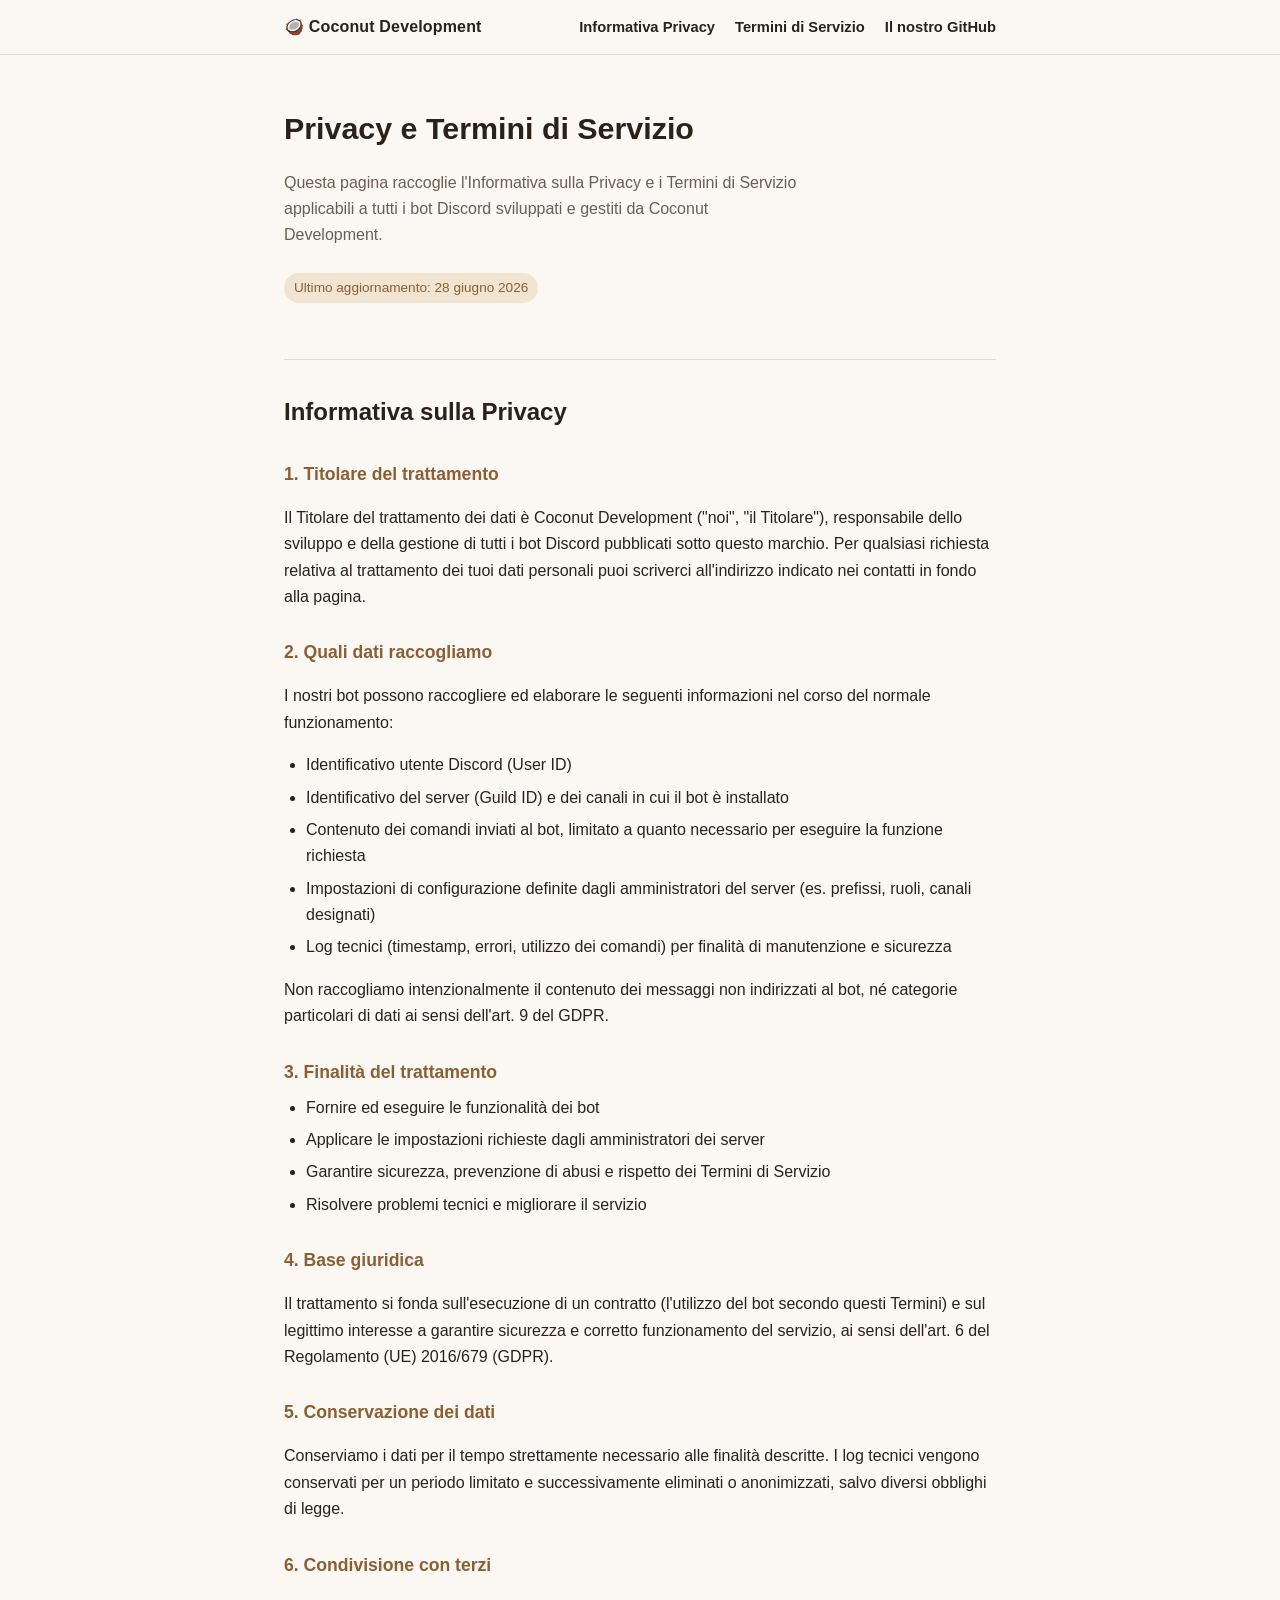
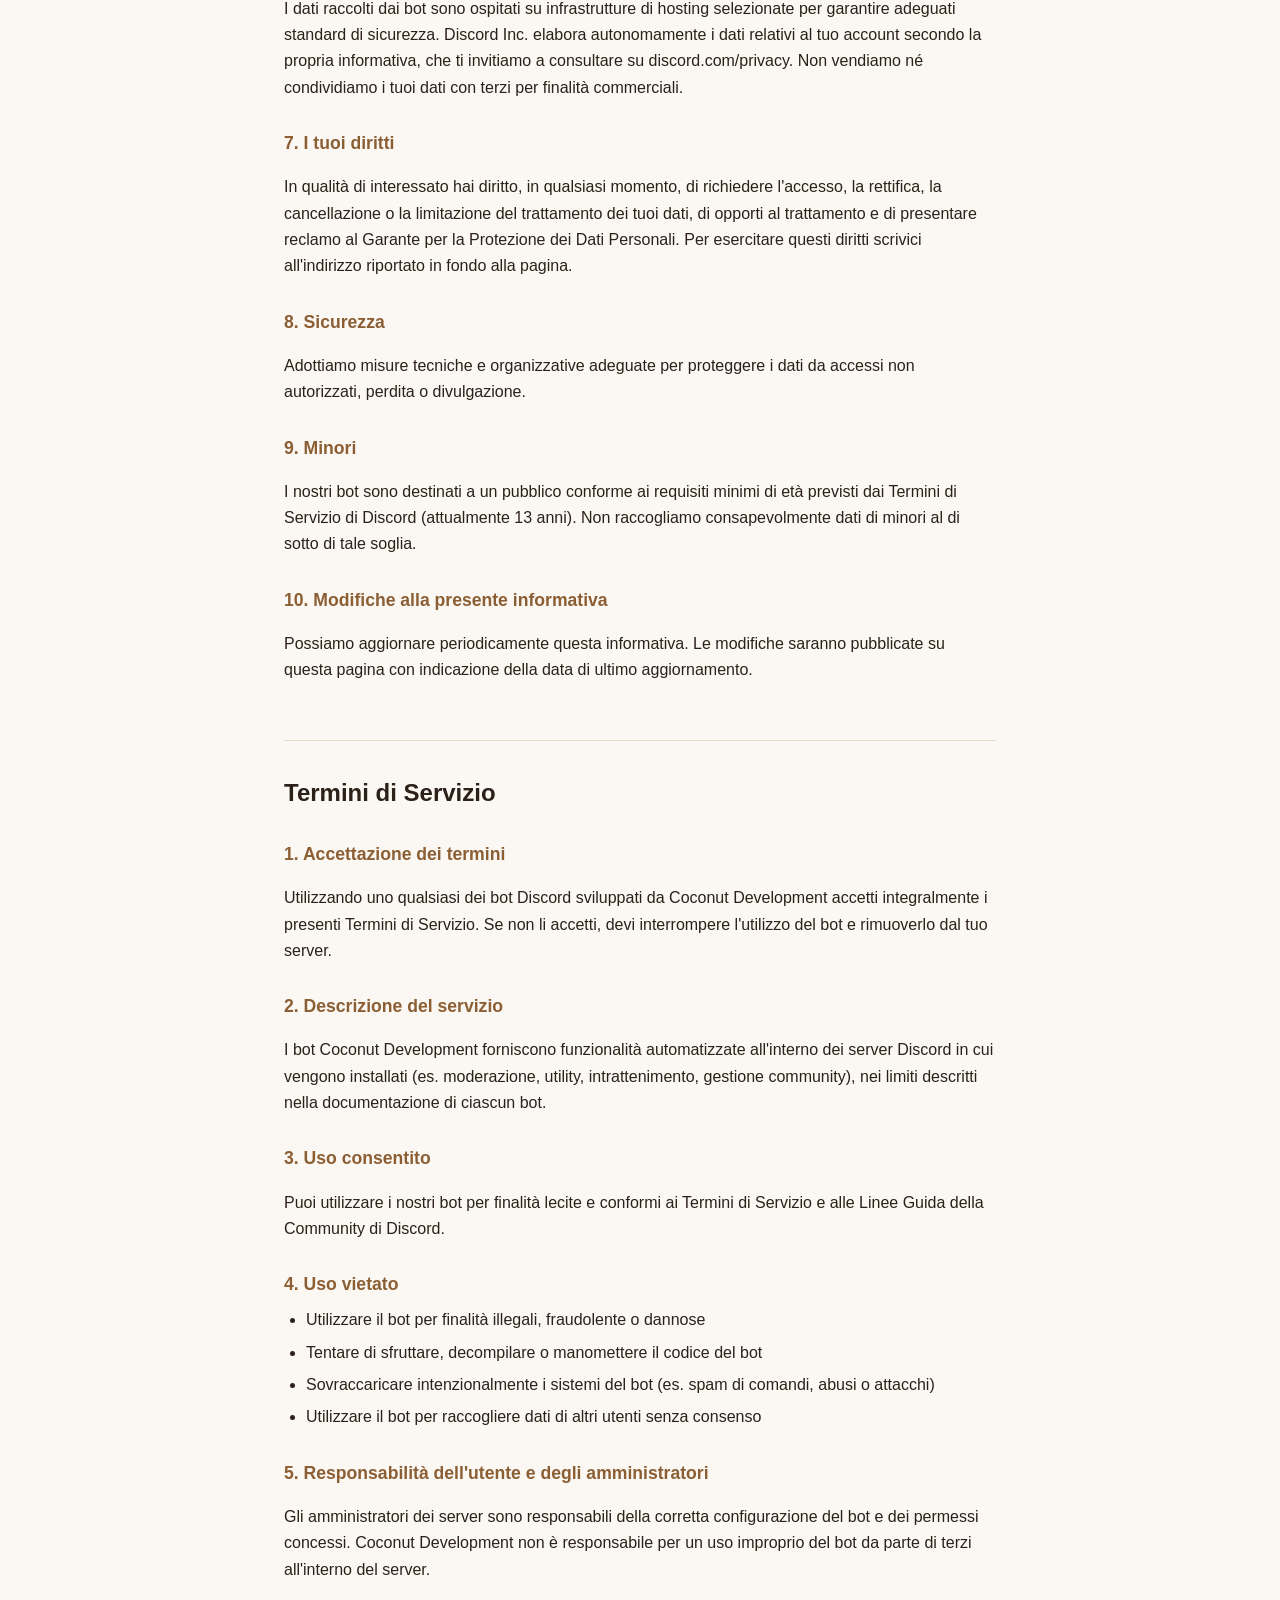
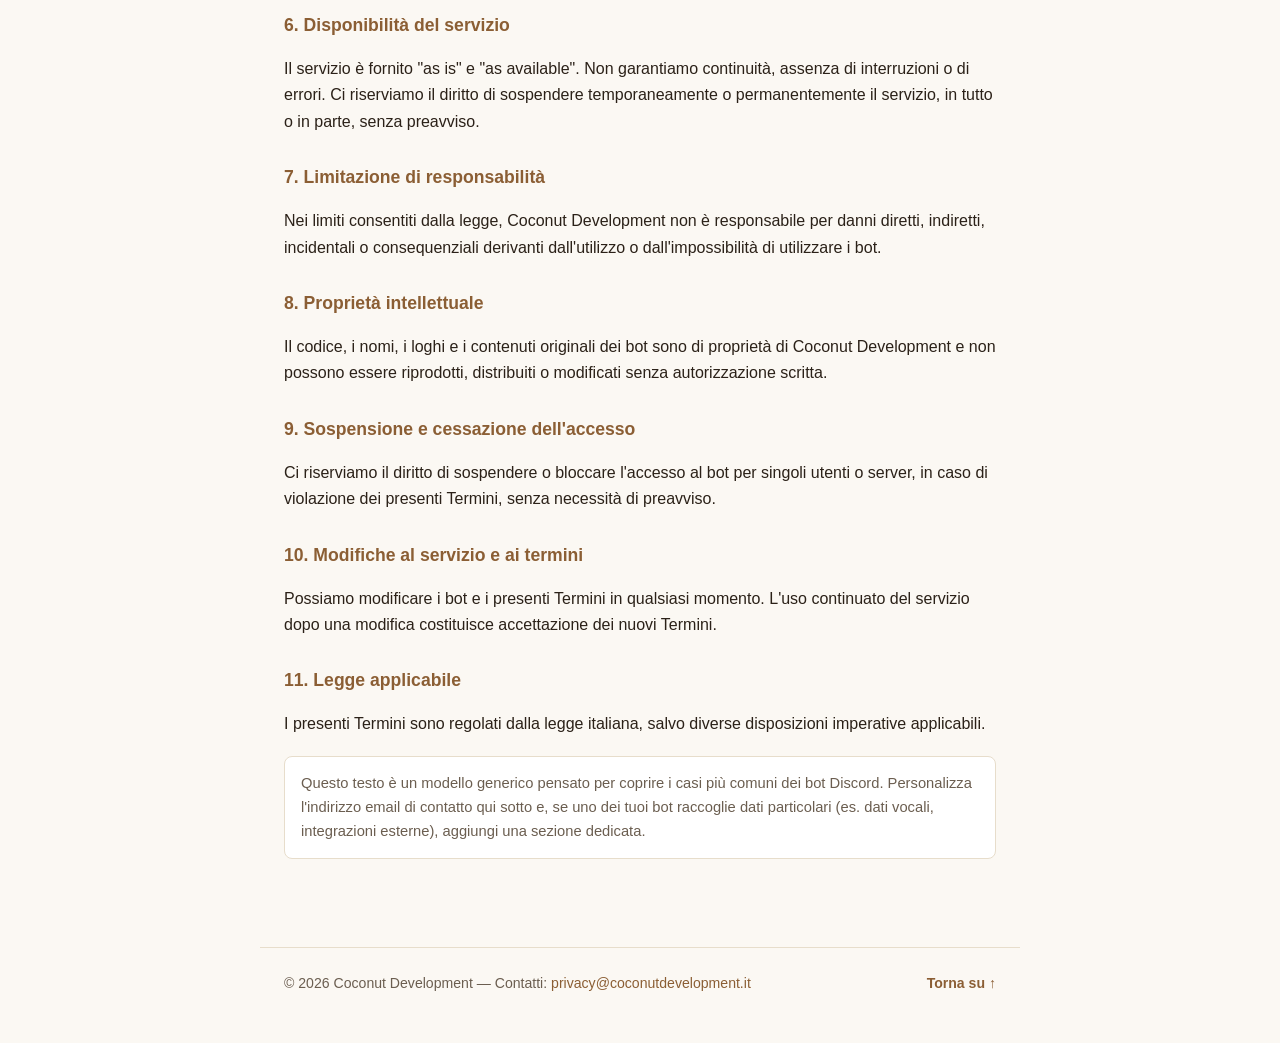
==== index.html @ 716a9b29 "New Site!!!!" ====
<!DOCTYPE html>
<html lang="it">
<head>
<meta charset="UTF-8">
<meta name="viewport" content="width=device-width, initial-scale=1.0">
<title>Coconut Development — Privacy e Termini di Servizio</title>
<style>
  :root{
    --bg: #FBF8F3;
    --panel: #FFFFFF;
    --text: #2B2118;
    --muted: #6B5E50;
    --accent: #8B5E34;
    --accent-soft: #F1E4D3;
    --line: #E7DDCB;
    --focus: #5B7553;
  }

  * { box-sizing: border-box; }

  html {
    scroll-behavior: smooth;
  }

  body{
    margin: 0;
    background: var(--bg);
    color: var(--text);
    font-family: -apple-system, BlinkMacSystemFont, "Segoe UI", Roboto, Helvetica, Arial, sans-serif;
    line-height: 1.65;
    font-size: 16px;
  }

  a { color: var(--accent); text-decoration: none; }
  a:hover { text-decoration: underline; }
  a:focus-visible, button:focus-visible {
    outline: 2px solid var(--focus);
    outline-offset: 2px;
    border-radius: 2px;
  }

  .top-nav{
    position: sticky;
    top: 0;
    z-index: 10;
    background: rgba(251,248,243,0.92);
    backdrop-filter: blur(6px);
    border-bottom: 1px solid var(--line);
  }

  .nav-inner{
    max-width: 760px;
    margin: 0 auto;
    padding: 14px 24px;
    display: flex;
    align-items: center;
    justify-content: space-between;
    flex-wrap: wrap;
    gap: 10px;
  }

  .brand{
    font-weight: 700;
    letter-spacing: 0.01em;
    font-size: 1rem;
  }

  .nav-inner nav{
    display: flex;
    gap: 20px;
    font-size: 0.92rem;
  }

  .nav-inner nav a{
    color: var(--text);
    font-weight: 600;
  }

  .nav-inner nav a:hover{ color: var(--accent); }

  main{
    max-width: 760px;
    margin: 0 auto;
    padding: 48px 24px 24px;
  }

  .intro h1{
    font-size: 1.9rem;
    margin: 0 0 12px;
  }

  .intro p{
    color: var(--muted);
    max-width: 58ch;
  }

  .updated{
    display: inline-block;
    margin-top: 8px;
    font-size: 0.85rem;
    padding: 4px 10px;
    background: var(--accent-soft);
    border-radius: 999px;
    color: var(--accent);
  }

  section.doc{
    margin-top: 56px;
    padding-top: 8px;
    border-top: 1px solid var(--line);
  }

  section.doc h2{
    font-size: 1.5rem;
    margin: 24px 0 8px;
  }

  section.doc h3{
    font-size: 1.1rem;
    margin: 28px 0 6px;
    color: var(--accent);
  }

  section.doc p, section.doc li{
    color: var(--text);
  }

  section.doc ul{
    margin: 8px 0 16px;
    padding-left: 22px;
  }

  section.doc li{
    margin-bottom: 6px;
  }

  .note{
    margin-top: 18px;
    padding: 14px 16px;
    background: var(--panel);
    border: 1px solid var(--line);
    border-radius: 8px;
    font-size: 0.92rem;
    color: var(--muted);
  }

  footer{
    max-width: 760px;
    margin: 64px auto 0;
    padding: 24px 24px 48px;
    border-top: 1px solid var(--line);
    display: flex;
    justify-content: space-between;
    align-items: center;
    flex-wrap: wrap;
    gap: 12px;
    font-size: 0.88rem;
    color: var(--muted);
  }

  .back-top{ font-weight: 600; }

  @media (max-width: 480px){
    main{ padding: 32px 18px 18px; }
    .nav-inner{ padding: 12px 18px; }
    .intro h1{ font-size: 1.5rem; }
  }
</style>
</head>
<body>

<header class="top-nav">
  <div class="nav-inner">
    <span class="brand">🥥 Coconut Development</span>
    <nav>
      <a href="#privacy">Informativa Privacy</a>
      <a href="#termini">Termini di Servizio</a>
      <a href="https://github.com/ValeTheCyborg" target="_blank" rel="noopener noreferrer">Il nostro GitHub</a>
    </nav>
  </div>
</header>

<main id="top">
  <section class="intro">
    <h1>Privacy e Termini di Servizio</h1>
    <p>Questa pagina raccoglie l'Informativa sulla Privacy e i Termini di Servizio applicabili a tutti i bot Discord sviluppati e gestiti da Coconut Development.</p>
    <span class="updated">Ultimo aggiornamento: 28 giugno 2026</span>
  </section>

  <section class="doc" id="privacy">
    <h2>Informativa sulla Privacy</h2>

    <h3>1. Titolare del trattamento</h3>
    <p>Il Titolare del trattamento dei dati è Coconut Development ("noi", "il Titolare"), responsabile dello sviluppo e della gestione di tutti i bot Discord pubblicati sotto questo marchio. Per qualsiasi richiesta relativa al trattamento dei tuoi dati personali puoi scriverci all'indirizzo indicato nei contatti in fondo alla pagina.</p>

    <h3>2. Quali dati raccogliamo</h3>
    <p>I nostri bot possono raccogliere ed elaborare le seguenti informazioni nel corso del normale funzionamento:</p>
    <ul>
      <li>Identificativo utente Discord (User ID)</li>
      <li>Identificativo del server (Guild ID) e dei canali in cui il bot è installato</li>
      <li>Contenuto dei comandi inviati al bot, limitato a quanto necessario per eseguire la funzione richiesta</li>
      <li>Impostazioni di configurazione definite dagli amministratori del server (es. prefissi, ruoli, canali designati)</li>
      <li>Log tecnici (timestamp, errori, utilizzo dei comandi) per finalità di manutenzione e sicurezza</li>
    </ul>
    <p>Non raccogliamo intenzionalmente il contenuto dei messaggi non indirizzati al bot, né categorie particolari di dati ai sensi dell'art. 9 del GDPR.</p>

    <h3>3. Finalità del trattamento</h3>
    <ul>
      <li>Fornire ed eseguire le funzionalità dei bot</li>
      <li>Applicare le impostazioni richieste dagli amministratori dei server</li>
      <li>Garantire sicurezza, prevenzione di abusi e rispetto dei Termini di Servizio</li>
      <li>Risolvere problemi tecnici e migliorare il servizio</li>
    </ul>

    <h3>4. Base giuridica</h3>
    <p>Il trattamento si fonda sull'esecuzione di un contratto (l'utilizzo del bot secondo questi Termini) e sul legittimo interesse a garantire sicurezza e corretto funzionamento del servizio, ai sensi dell'art. 6 del Regolamento (UE) 2016/679 (GDPR).</p>

    <h3>5. Conservazione dei dati</h3>
    <p>Conserviamo i dati per il tempo strettamente necessario alle finalità descritte. I log tecnici vengono conservati per un periodo limitato e successivamente eliminati o anonimizzati, salvo diversi obblighi di legge.</p>

    <h3>6. Condivisione con terzi</h3>
    <p>I dati raccolti dai bot sono ospitati su infrastrutture di hosting selezionate per garantire adeguati standard di sicurezza. Discord Inc. elabora autonomamente i dati relativi al tuo account secondo la propria informativa, che ti invitiamo a consultare su discord.com/privacy. Non vendiamo né condividiamo i tuoi dati con terzi per finalità commerciali.</p>

    <h3>7. I tuoi diritti</h3>
    <p>In qualità di interessato hai diritto, in qualsiasi momento, di richiedere l'accesso, la rettifica, la cancellazione o la limitazione del trattamento dei tuoi dati, di opporti al trattamento e di presentare reclamo al Garante per la Protezione dei Dati Personali. Per esercitare questi diritti scrivici all'indirizzo riportato in fondo alla pagina.</p>

    <h3>8. Sicurezza</h3>
    <p>Adottiamo misure tecniche e organizzative adeguate per proteggere i dati da accessi non autorizzati, perdita o divulgazione.</p>

    <h3>9. Minori</h3>
    <p>I nostri bot sono destinati a un pubblico conforme ai requisiti minimi di età previsti dai Termini di Servizio di Discord (attualmente 13 anni). Non raccogliamo consapevolmente dati di minori al di sotto di tale soglia.</p>

    <h3>10. Modifiche alla presente informativa</h3>
    <p>Possiamo aggiornare periodicamente questa informativa. Le modifiche saranno pubblicate su questa pagina con indicazione della data di ultimo aggiornamento.</p>
  </section>

  <section class="doc" id="termini">
    <h2>Termini di Servizio</h2>

    <h3>1. Accettazione dei termini</h3>
    <p>Utilizzando uno qualsiasi dei bot Discord sviluppati da Coconut Development accetti integralmente i presenti Termini di Servizio. Se non li accetti, devi interrompere l'utilizzo del bot e rimuoverlo dal tuo server.</p>

    <h3>2. Descrizione del servizio</h3>
    <p>I bot Coconut Development forniscono funzionalità automatizzate all'interno dei server Discord in cui vengono installati (es. moderazione, utility, intrattenimento, gestione community), nei limiti descritti nella documentazione di ciascun bot.</p>

    <h3>3. Uso consentito</h3>
    <p>Puoi utilizzare i nostri bot per finalità lecite e conformi ai Termini di Servizio e alle Linee Guida della Community di Discord.</p>

    <h3>4. Uso vietato</h3>
    <ul>
      <li>Utilizzare il bot per finalità illegali, fraudolente o dannose</li>
      <li>Tentare di sfruttare, decompilare o manomettere il codice del bot</li>
      <li>Sovraccaricare intenzionalmente i sistemi del bot (es. spam di comandi, abusi o attacchi)</li>
      <li>Utilizzare il bot per raccogliere dati di altri utenti senza consenso</li>
    </ul>

    <h3>5. Responsabilità dell'utente e degli amministratori</h3>
    <p>Gli amministratori dei server sono responsabili della corretta configurazione del bot e dei permessi concessi. Coconut Development non è responsabile per un uso improprio del bot da parte di terzi all'interno del server.</p>

    <h3>6. Disponibilità del servizio</h3>
    <p>Il servizio è fornito "as is" e "as available". Non garantiamo continuità, assenza di interruzioni o di errori. Ci riserviamo il diritto di sospendere temporaneamente o permanentemente il servizio, in tutto o in parte, senza preavviso.</p>

    <h3>7. Limitazione di responsabilità</h3>
    <p>Nei limiti consentiti dalla legge, Coconut Development non è responsabile per danni diretti, indiretti, incidentali o consequenziali derivanti dall'utilizzo o dall'impossibilità di utilizzare i bot.</p>

    <h3>8. Proprietà intellettuale</h3>
    <p>Il codice, i nomi, i loghi e i contenuti originali dei bot sono di proprietà di Coconut Development e non possono essere riprodotti, distribuiti o modificati senza autorizzazione scritta.</p>

    <h3>9. Sospensione e cessazione dell'accesso</h3>
    <p>Ci riserviamo il diritto di sospendere o bloccare l'accesso al bot per singoli utenti o server, in caso di violazione dei presenti Termini, senza necessità di preavviso.</p>

    <h3>10. Modifiche al servizio e ai termini</h3>
    <p>Possiamo modificare i bot e i presenti Termini in qualsiasi momento. L'uso continuato del servizio dopo una modifica costituisce accettazione dei nuovi Termini.</p>

    <h3>11. Legge applicabile</h3>
    <p>I presenti Termini sono regolati dalla legge italiana, salvo diverse disposizioni imperative applicabili.</p>

    <div class="note">
      Questo testo è un modello generico pensato per coprire i casi più comuni dei bot Discord. Personalizza l'indirizzo email di contatto qui sotto e, se uno dei tuoi bot raccoglie dati particolari (es. dati vocali, integrazioni esterne), aggiungi una sezione dedicata.
    </div>
  </section>
</main>

<footer>
  <span>© 2026 Coconut Development — Contatti: <a href="mailto:privacy@coconutdevelopment.it">privacy@coconutdevelopment.it</a></span>
  <a class="back-top" href="#top">Torna su ↑</a>
</footer>

</body>
</html>
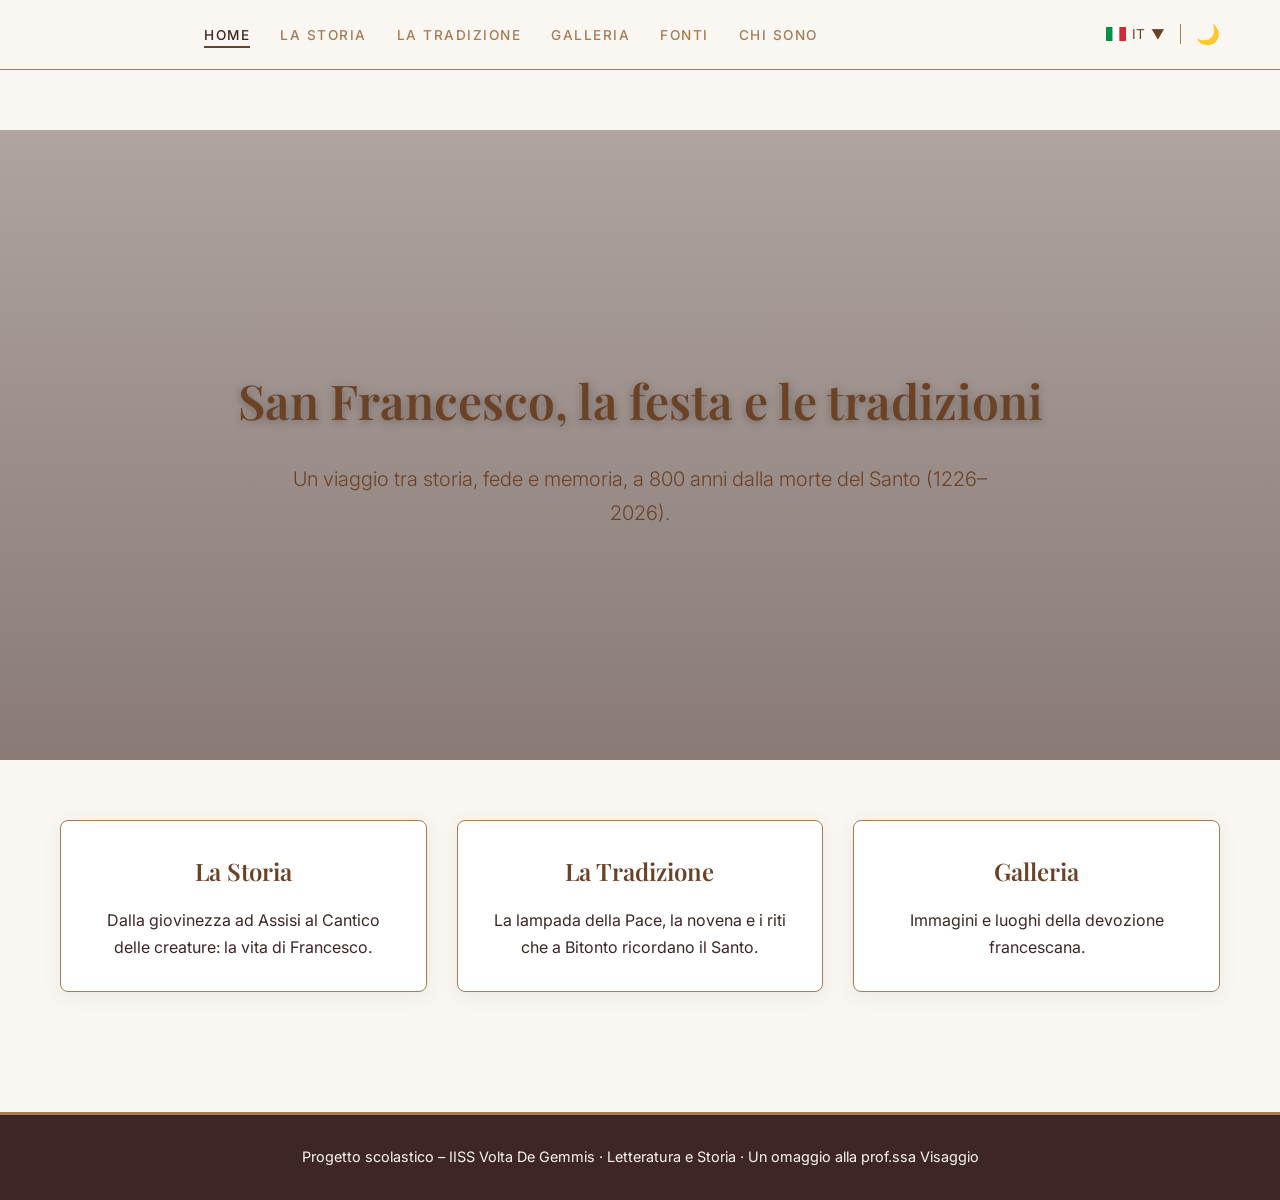
==== commit 3458628f: "Progetto San Francesco v1.0" ====
--- a/index.html
+++ b/index.html
@@ -1,290 +1,1079 @@
-<!DOCTYPE html>
-<html lang="it">
-<head>
-<meta charset="UTF-8">
-<meta name="viewport" content="width=device-width, initial-scale=1.0">
-<title>Coconut Development — Privacy e Termini di Servizio</title>
-<style>
-  :root{
-    --bg: #FBF8F3;
-    --panel: #FFFFFF;
-    --text: #2B2118;
-    --muted: #6B5E50;
-    --accent: #8B5E34;
-    --accent-soft: #F1E4D3;
-    --line: #E7DDCB;
-    --focus: #5B7553;
-  }
-
-  * { box-sizing: border-box; }
-
-  html {
-    scroll-behavior: smooth;
-  }
-
-  body{
-    margin: 0;
-    background: var(--bg);
-    color: var(--text);
-    font-family: -apple-system, BlinkMacSystemFont, "Segoe UI", Roboto, Helvetica, Arial, sans-serif;
-    line-height: 1.65;
-    font-size: 16px;
-  }
-
-  a { color: var(--accent); text-decoration: none; }
-  a:hover { text-decoration: underline; }
-  a:focus-visible, button:focus-visible {
-    outline: 2px solid var(--focus);
-    outline-offset: 2px;
-    border-radius: 2px;
-  }
-
-  .top-nav{
-    position: sticky;
-    top: 0;
-    z-index: 10;
-    background: rgba(251,248,243,0.92);
-    backdrop-filter: blur(6px);
-    border-bottom: 1px solid var(--line);
-  }
-
-  .nav-inner{
-    max-width: 760px;
-    margin: 0 auto;
-    padding: 14px 24px;
-    display: flex;
-    align-items: center;
-    justify-content: space-between;
-    flex-wrap: wrap;
-    gap: 10px;
-  }
-
-  .brand{
-    font-weight: 700;
-    letter-spacing: 0.01em;
-    font-size: 1rem;
-  }
-
-  .nav-inner nav{
-    display: flex;
-    gap: 20px;
-    font-size: 0.92rem;
-  }
-
-  .nav-inner nav a{
-    color: var(--text);
-    font-weight: 600;
-  }
-
-  .nav-inner nav a:hover{ color: var(--accent); }
-
-  main{
-    max-width: 760px;
-    margin: 0 auto;
-    padding: 48px 24px 24px;
-  }
-
-  .intro h1{
-    font-size: 1.9rem;
-    margin: 0 0 12px;
-  }
-
-  .intro p{
-    color: var(--muted);
-    max-width: 58ch;
-  }
-
-  .updated{
-    display: inline-block;
-    margin-top: 8px;
-    font-size: 0.85rem;
-    padding: 4px 10px;
-    background: var(--accent-soft);
-    border-radius: 999px;
-    color: var(--accent);
-  }
-
-  section.doc{
-    margin-top: 56px;
-    padding-top: 8px;
-    border-top: 1px solid var(--line);
-  }
-
-  section.doc h2{
-    font-size: 1.5rem;
-    margin: 24px 0 8px;
-  }
-
-  section.doc h3{
-    font-size: 1.1rem;
-    margin: 28px 0 6px;
-    color: var(--accent);
-  }
-
-  section.doc p, section.doc li{
-    color: var(--text);
-  }
-
-  section.doc ul{
-    margin: 8px 0 16px;
-    padding-left: 22px;
-  }
-
-  section.doc li{
-    margin-bottom: 6px;
-  }
-
-  .note{
-    margin-top: 18px;
-    padding: 14px 16px;
-    background: var(--panel);
-    border: 1px solid var(--line);
-    border-radius: 8px;
-    font-size: 0.92rem;
-    color: var(--muted);
-  }
-
-  footer{
-    max-width: 760px;
-    margin: 64px auto 0;
-    padding: 24px 24px 48px;
-    border-top: 1px solid var(--line);
-    display: flex;
-    justify-content: space-between;
-    align-items: center;
-    flex-wrap: wrap;
-    gap: 12px;
-    font-size: 0.88rem;
-    color: var(--muted);
-  }
-
-  .back-top{ font-weight: 600; }
-
-  @media (max-width: 480px){
-    main{ padding: 32px 18px 18px; }
-    .nav-inner{ padding: 12px 18px; }
-    .intro h1{ font-size: 1.5rem; }
-  }
-</style>
-</head>
-<body>
-
-<header class="top-nav">
-  <div class="nav-inner">
-    <span class="brand">🥥 Coconut Development</span>
-    <nav>
-      <a href="#privacy">Informativa Privacy</a>
-      <a href="#termini">Termini di Servizio</a>
-      <a href="https://github.com/ValeTheCyborg" target="_blank" rel="noopener noreferrer">Il nostro GitHub</a>
-    </nav>
-  </div>
-</header>
-
-<main id="top">
-  <section class="intro">
-    <h1>Privacy e Termini di Servizio</h1>
-    <p>Questa pagina raccoglie l'Informativa sulla Privacy e i Termini di Servizio applicabili a tutti i bot Discord sviluppati e gestiti da Coconut Development.</p>
-    <span class="updated">Ultimo aggiornamento: 28 giugno 2026</span>
-  </section>
-
-  <section class="doc" id="privacy">
-    <h2>Informativa sulla Privacy</h2>
-
-    <h3>1. Titolare del trattamento</h3>
-    <p>Il Titolare del trattamento dei dati è Coconut Development ("noi", "il Titolare"), responsabile dello sviluppo e della gestione di tutti i bot Discord pubblicati sotto questo marchio. Per qualsiasi richiesta relativa al trattamento dei tuoi dati personali puoi scriverci all'indirizzo indicato nei contatti in fondo alla pagina.</p>
-
-    <h3>2. Quali dati raccogliamo</h3>
-    <p>I nostri bot possono raccogliere ed elaborare le seguenti informazioni nel corso del normale funzionamento:</p>
-    <ul>
-      <li>Identificativo utente Discord (User ID)</li>
-      <li>Identificativo del server (Guild ID) e dei canali in cui il bot è installato</li>
-      <li>Contenuto dei comandi inviati al bot, limitato a quanto necessario per eseguire la funzione richiesta</li>
-      <li>Impostazioni di configurazione definite dagli amministratori del server (es. prefissi, ruoli, canali designati)</li>
-      <li>Log tecnici (timestamp, errori, utilizzo dei comandi) per finalità di manutenzione e sicurezza</li>
-    </ul>
-    <p>Non raccogliamo intenzionalmente il contenuto dei messaggi non indirizzati al bot, né categorie particolari di dati ai sensi dell'art. 9 del GDPR.</p>
-
-    <h3>3. Finalità del trattamento</h3>
-    <ul>
-      <li>Fornire ed eseguire le funzionalità dei bot</li>
-      <li>Applicare le impostazioni richieste dagli amministratori dei server</li>
-      <li>Garantire sicurezza, prevenzione di abusi e rispetto dei Termini di Servizio</li>
-      <li>Risolvere problemi tecnici e migliorare il servizio</li>
-    </ul>
-
-    <h3>4. Base giuridica</h3>
-    <p>Il trattamento si fonda sull'esecuzione di un contratto (l'utilizzo del bot secondo questi Termini) e sul legittimo interesse a garantire sicurezza e corretto funzionamento del servizio, ai sensi dell'art. 6 del Regolamento (UE) 2016/679 (GDPR).</p>
-
-    <h3>5. Conservazione dei dati</h3>
-    <p>Conserviamo i dati per il tempo strettamente necessario alle finalità descritte. I log tecnici vengono conservati per un periodo limitato e successivamente eliminati o anonimizzati, salvo diversi obblighi di legge.</p>
-
-    <h3>6. Condivisione con terzi</h3>
-    <p>I dati raccolti dai bot sono ospitati su infrastrutture di hosting selezionate per garantire adeguati standard di sicurezza. Discord Inc. elabora autonomamente i dati relativi al tuo account secondo la propria informativa, che ti invitiamo a consultare su discord.com/privacy. Non vendiamo né condividiamo i tuoi dati con terzi per finalità commerciali.</p>
-
-    <h3>7. I tuoi diritti</h3>
-    <p>In qualità di interessato hai diritto, in qualsiasi momento, di richiedere l'accesso, la rettifica, la cancellazione o la limitazione del trattamento dei tuoi dati, di opporti al trattamento e di presentare reclamo al Garante per la Protezione dei Dati Personali. Per esercitare questi diritti scrivici all'indirizzo riportato in fondo alla pagina.</p>
-
-    <h3>8. Sicurezza</h3>
-    <p>Adottiamo misure tecniche e organizzative adeguate per proteggere i dati da accessi non autorizzati, perdita o divulgazione.</p>
-
-    <h3>9. Minori</h3>
-    <p>I nostri bot sono destinati a un pubblico conforme ai requisiti minimi di età previsti dai Termini di Servizio di Discord (attualmente 13 anni). Non raccogliamo consapevolmente dati di minori al di sotto di tale soglia.</p>
-
-    <h3>10. Modifiche alla presente informativa</h3>
-    <p>Possiamo aggiornare periodicamente questa informativa. Le modifiche saranno pubblicate su questa pagina con indicazione della data di ultimo aggiornamento.</p>
-  </section>
-
-  <section class="doc" id="termini">
-    <h2>Termini di Servizio</h2>
-
-    <h3>1. Accettazione dei termini</h3>
-    <p>Utilizzando uno qualsiasi dei bot Discord sviluppati da Coconut Development accetti integralmente i presenti Termini di Servizio. Se non li accetti, devi interrompere l'utilizzo del bot e rimuoverlo dal tuo server.</p>
-
-    <h3>2. Descrizione del servizio</h3>
-    <p>I bot Coconut Development forniscono funzionalità automatizzate all'interno dei server Discord in cui vengono installati (es. moderazione, utility, intrattenimento, gestione community), nei limiti descritti nella documentazione di ciascun bot.</p>
-
-    <h3>3. Uso consentito</h3>
-    <p>Puoi utilizzare i nostri bot per finalità lecite e conformi ai Termini di Servizio e alle Linee Guida della Community di Discord.</p>
-
-    <h3>4. Uso vietato</h3>
-    <ul>
-      <li>Utilizzare il bot per finalità illegali, fraudolente o dannose</li>
-      <li>Tentare di sfruttare, decompilare o manomettere il codice del bot</li>
-      <li>Sovraccaricare intenzionalmente i sistemi del bot (es. spam di comandi, abusi o attacchi)</li>
-      <li>Utilizzare il bot per raccogliere dati di altri utenti senza consenso</li>
-    </ul>
-
-    <h3>5. Responsabilità dell'utente e degli amministratori</h3>
-    <p>Gli amministratori dei server sono responsabili della corretta configurazione del bot e dei permessi concessi. Coconut Development non è responsabile per un uso improprio del bot da parte di terzi all'interno del server.</p>
-
-    <h3>6. Disponibilità del servizio</h3>
-    <p>Il servizio è fornito "as is" e "as available". Non garantiamo continuità, assenza di interruzioni o di errori. Ci riserviamo il diritto di sospendere temporaneamente o permanentemente il servizio, in tutto o in parte, senza preavviso.</p>
-
-    <h3>7. Limitazione di responsabilità</h3>
-    <p>Nei limiti consentiti dalla legge, Coconut Development non è responsabile per danni diretti, indiretti, incidentali o consequenziali derivanti dall'utilizzo o dall'impossibilità di utilizzare i bot.</p>
-
-    <h3>8. Proprietà intellettuale</h3>
-    <p>Il codice, i nomi, i loghi e i contenuti originali dei bot sono di proprietà di Coconut Development e non possono essere riprodotti, distribuiti o modificati senza autorizzazione scritta.</p>
-
-    <h3>9. Sospensione e cessazione dell'accesso</h3>
-    <p>Ci riserviamo il diritto di sospendere o bloccare l'accesso al bot per singoli utenti o server, in caso di violazione dei presenti Termini, senza necessità di preavviso.</p>
-
-    <h3>10. Modifiche al servizio e ai termini</h3>
-    <p>Possiamo modificare i bot e i presenti Termini in qualsiasi momento. L'uso continuato del servizio dopo una modifica costituisce accettazione dei nuovi Termini.</p>
-
-    <h3>11. Legge applicabile</h3>
-    <p>I presenti Termini sono regolati dalla legge italiana, salvo diverse disposizioni imperative applicabili.</p>
-
-    <div class="note">
-      Questo testo è un modello generico pensato per coprire i casi più comuni dei bot Discord. Personalizza l'indirizzo email di contatto qui sotto e, se uno dei tuoi bot raccoglie dati particolari (es. dati vocali, integrazioni esterne), aggiungi una sezione dedicata.
-    </div>
-  </section>
-</main>
-
-<footer>
-  <span>© 2026 Coconut Development — Contatti: <a href="mailto:privacy@coconutdevelopment.it">privacy@coconutdevelopment.it</a></span>
-  <a class="back-top" href="#top">Torna su ↑</a>
-</footer>
-
-</body>
-</html>
+<!DOCTYPE html>
+<html lang="it" data-theme="light">
+<head>
+    <meta charset="UTF-8">
+    <meta name="viewport" content="width=device-width, initial-scale=1.0">
+    <title>San Francesco, la festa e le tradizioni</title>
+    
+    <!-- Google Fonts -->
+    <link rel="preconnect" href="https://fonts.googleapis.com">
+    <link rel="preconnect" href="https://fonts.gstatic.com" crossorigin>
+    <link href="https://fonts.googleapis.com/css2?family=Inter:wght@300;400;500;600&family=Playfair+Display:ital,wght@0,400;0,600;0,700;1,400&display=swap" rel="stylesheet">
+
+    <style>
+        /* =========================================
+           VARIABILI CSS E PALETTE COLORI
+           ========================================= */
+        :root {
+            --bg-color: #FAF7F2;
+            --text-color: #3E2723;
+            --primary-brown: #6B4226;
+            --dark-brown: #3E2723;
+            --caramel: #A67C52;
+            --white: #FFFFFF;
+            --font-serif: 'Playfair Display', serif;
+            --font-sans: 'Inter', sans-serif;
+            --shadow: 0 4px 20px rgba(62, 39, 35, 0.08);
+            --transition: all 0.3s ease;
+        }
+
+        [data-theme="dark"] {
+            --bg-color: #2C1E1A; /* Marrone molto scuro per lo sfondo */
+            --text-color: #FAF7F2;
+            --primary-brown: #A67C52;
+            --dark-brown: #1A120F;
+            --caramel: #C49A6C;
+            --white: #3E2723;
+            --shadow: 0 4px 20px rgba(0, 0, 0, 0.3);
+        }
+
+        /* =========================================
+           RESET E STILI BASE
+           ========================================= */
+        * {
+            margin: 0;
+            padding: 0;
+            box-sizing: border-box;
+        }
+
+        html {
+            scroll-behavior: smooth;
+        }
+
+        body {
+            font-family: var(--font-sans);
+            background-color: var(--bg-color);
+            color: var(--text-color);
+            line-height: 1.7;
+            transition: var(--transition);
+        }
+
+        h1, h2, h3, h4 {
+            font-family: var(--font-serif);
+            color: var(--primary-brown);
+            font-weight: 600;
+        }
+
+        a {
+            color: var(--primary-brown);
+            text-decoration: none;
+            transition: var(--transition);
+        }
+
+        a:hover {
+            color: var(--caramel);
+        }
+
+        img {
+            max-width: 100%;
+            height: auto;
+            display: block;
+        }
+
+        .container {
+            max-width: 1200px;
+            margin: 0 auto;
+            padding: 0 20px;
+        }
+
+        /* =========================================
+           ANIMAZIONI
+           ========================================= */
+        .fade-in {
+            opacity: 0;
+            transform: translateY(20px);
+            transition: opacity 0.8s ease, transform 0.8s ease;
+        }
+
+        .fade-in.visible {
+            opacity: 1;
+            transform: translateY(0);
+        }
+
+        /* =========================================
+           BARRA DI NAVIGAZIONE
+           ========================================= */
+        header {
+            position: fixed;
+            top: 0;
+            left: 0;
+            width: 100%;
+            background-color: var(--bg-color);
+            border-bottom: 1px solid var(--caramel);
+            z-index: 1000;
+            height: 70px;
+            display: flex;
+            align-items: center;
+            transition: var(--transition);
+        }
+
+        .nav-container {
+            display: flex;
+            justify-content: space-between;
+            align-items: center;
+            width: 100%;
+            max-width: 1200px;
+            margin: 0 auto;
+            padding: 0 20px;
+        }
+
+        .nav-links {
+            display: flex;
+            gap: 30px;
+            list-style: none;
+            margin: 0 auto; /* Centra le voci */
+        }
+
+        .nav-links a {
+            font-family: var(--font-sans);
+            font-size: 0.85rem;
+            font-weight: 500;
+            text-transform: uppercase;
+            letter-spacing: 1.5px;
+            color: var(--caramel);
+            position: relative;
+            padding-bottom: 5px;
+        }
+
+        .nav-links a:hover, .nav-links a.active {
+            color: var(--dark-brown);
+        }
+
+        .nav-links a.active::after {
+            content: '';
+            position: absolute;
+            bottom: 0;
+            left: 0;
+            width: 100%;
+            height: 2px;
+            background-color: var(--primary-brown);
+        }
+
+        .nav-utils {
+            display: flex;
+            align-items: center;
+            gap: 15px;
+            margin-left: auto; /* Spinge a destra */
+        }
+
+        .lang-selector {
+            display: flex;
+            align-items: center;
+            gap: 6px;
+            font-size: 0.85rem;
+            color: var(--primary-brown);
+            cursor: pointer;
+        }
+
+        .lang-selector img {
+            width: 20px;
+            height: 14px;
+            object-fit: cover;
+            border-radius: 2px;
+        }
+
+        .separator {
+            width: 1px;
+            height: 20px;
+            background-color: var(--caramel);
+        }
+
+        .theme-toggle {
+            background: none;
+            border: none;
+            cursor: pointer;
+            color: var(--primary-brown);
+            font-size: 1.2rem;
+            display: flex;
+            align-items: center;
+            justify-content: center;
+            transition: var(--transition);
+        }
+
+        .theme-toggle:hover {
+            color: var(--caramel);
+            transform: rotate(15deg);
+        }
+
+        .hamburger {
+            display: none;
+            background: none;
+            border: none;
+            cursor: pointer;
+            color: var(--primary-brown);
+            font-size: 1.5rem;
+        }
+
+        /* =========================================
+           SEZIONI (PAGINE)
+           ========================================= */
+        main {
+            margin-top: 70px; /* Altezza header */
+            min-height: calc(100vh - 70px);
+        }
+
+        .page-section {
+            display: none; /* Nasconde tutte le sezioni di default */
+            padding: 60px 0;
+            animation: fadeInPage 0.5s ease;
+        }
+
+        .page-section.active {
+            display: block; /* Mostra solo la sezione attiva */
+        }
+
+        @keyframes fadeInPage {
+            from { opacity: 0; transform: translateY(10px); }
+            to { opacity: 1; transform: translateY(0); }
+        }
+
+        /* =========================================
+           PAGINA 1: HOME
+           ========================================= */
+        .hero {
+            width: 100%;
+            height: 70vh;
+            background-image: linear-gradient(rgba(62, 39, 35, 0.4), rgba(62, 39, 35, 0.6)), url('https://images.unsplash.com/photo-1548625361-ec81561e93e9?q=80&w=1920&auto=format&fit=crop');
+            background-size: cover;
+            background-position: center;
+            display: flex;
+            align-items: center;
+            justify-content: center;
+            text-align: center;
+            color: var(--primary-brown);
+            margin-bottom: 60px;
+        }
+
+        .hero-content h1 {
+            font-size: 3rem;
+
+            margin-bottom: 20px;
+            text-shadow: 0 2px 10px rgba(0,0,0,0.3);
+        }
+
+        .hero-content p {
+            font-size: 1.25rem;
+            font-weight: 300;
+            max-width: 700px;
+            margin: 0 auto;
+        }
+
+        .cards-grid {
+            display: grid;
+            grid-template-columns: repeat(auto-fit, minmax(300px, 1fr));
+            gap: 30px;
+            margin-top: 40px;
+        }
+
+        .card {
+            background-color: var(--white);
+            border: 1px solid var(--caramel);
+            border-radius: 8px;
+            padding: 30px;
+            text-align: center;
+            transition: var(--transition);
+            cursor: pointer;
+            box-shadow: var(--shadow);
+        }
+
+        .card:hover {
+            transform: translateY(-5px);
+            border-color: var(--primary-brown);
+            box-shadow: 0 8px 30px rgba(107, 66, 38, 0.15);
+        }
+
+        .card h3 {
+            margin-bottom: 15px;
+            font-size: 1.5rem;
+        }
+
+        /* =========================================
+           PAGINA 2: LA STORIA
+           ========================================= */
+        .timeline {
+            position: relative;
+            max-width: 800px;
+            margin: 50px auto;
+            padding-left: 30px;
+        }
+
+        .timeline::before {
+            content: '';
+            position: absolute;
+            left: 0;
+            top: 0;
+            height: 100%;
+            width: 2px;
+            background-color: var(--caramel);
+        }
+
+        .timeline-item {
+            position: relative;
+            margin-bottom: 40px;
+            padding-left: 30px;
+        }
+
+        .timeline-item::before {
+            content: '';
+            position: absolute;
+            left: -36px;
+            top: 5px;
+            width: 14px;
+            height: 14px;
+            border-radius: 50%;
+            background-color: var(--primary-brown);
+            border: 3px solid var(--bg-color);
+        }
+
+        .timeline-item h3 {
+            font-size: 1.3rem;
+            margin-bottom: 10px;
+        }
+
+        .quote-box {
+            background-color: var(--white);
+            border-left: 4px solid var(--primary-brown);
+            padding: 30px;
+            margin: 50px auto;
+            max-width: 800px;
+            font-family: var(--font-serif);
+            font-size: 1.4rem;
+            font-style: italic;
+            color: var(--primary-brown);
+            text-align: center;
+            box-shadow: var(--shadow);
+        }
+
+        /* =========================================
+           PAGINA 3: LA TRADIZIONE
+           ========================================= */
+        .alternating-section {
+            display: flex;
+            align-items: center;
+            gap: 50px;
+            margin-bottom: 60px;
+        }
+
+        .alternating-section:nth-child(even) {
+            flex-direction: row-reverse;
+        }
+
+        .alternating-section .text-content {
+            flex: 1;
+        }
+
+        .alternating-section .image-content {
+            flex: 1;
+        }
+
+        .alternating-section .image-content img {
+            border-radius: 8px;
+            box-shadow: var(--shadow);
+            border: 1px solid var(--caramel);
+        }
+
+        .info-box {
+            background-color: rgba(166, 124, 82, 0.1);
+            border: 1px solid var(--caramel);
+            border-radius: 8px;
+            padding: 25px;
+            margin: 30px 0;
+        }
+
+        .info-box h4 {
+            margin-bottom: 10px;
+            color: var(--dark-brown);
+        }
+
+        /* =========================================
+           PAGINA 4: GALLERIA
+           ========================================= */
+        .gallery-grid {
+            display: grid;
+            grid-template-columns: repeat(auto-fill, minmax(300px, 1fr));
+            gap: 20px;
+            margin-top: 40px;
+        }
+
+        .gallery-item {
+            position: relative;
+            overflow: hidden;
+            border-radius: 8px;
+            cursor: pointer;
+            border: 1px solid var(--caramel);
+        }
+
+        .gallery-item img {
+            width: 100%;
+            height: 250px;
+            object-fit: cover;
+            transition: transform 0.5s ease;
+        }
+
+        .gallery-item:hover img {
+            transform: scale(1.05);
+        }
+
+        .gallery-caption {
+            position: absolute;
+            bottom: 0;
+            left: 0;
+            width: 100%;
+            background: rgba(62, 39, 35, 0.85);
+            color: var(--bg-color);
+            padding: 15px;
+            font-size: 0.9rem;
+            transform: translateY(100%);
+            transition: transform 0.3s ease;
+        }
+
+        .gallery-item:hover .gallery-caption {
+            transform: translateY(0);
+        }
+
+        /* Lightbox */
+        .lightbox {
+            display: none;
+            position: fixed;
+            top: 0;
+            left: 0;
+            width: 100%;
+            height: 100%;
+            background-color: rgba(62, 39, 35, 0.95);
+            z-index: 2000;
+            justify-content: center;
+            align-items: center;
+            padding: 20px;
+        }
+
+        .lightbox.active {
+            display: flex;
+        }
+
+        .lightbox img {
+            max-width: 90%;
+            max-height: 90vh;
+            border-radius: 4px;
+            box-shadow: 0 0 30px rgba(0,0,0,0.5);
+        }
+
+        .lightbox-close {
+            position: absolute;
+            top: 30px;
+            right: 30px;
+            color: var(--bg-color);
+            font-size: 2.5rem;
+            cursor: pointer;
+            background: none;
+            border: none;
+        }
+
+        /* =========================================
+           PAGINA 5: FONTI
+           ========================================= */
+        .source-section {
+            margin-bottom: 40px;
+            padding-bottom: 30px;
+            border-bottom: 1px solid var(--caramel);
+        }
+
+        .source-section:last-of-type {
+            border-bottom: none;
+        }
+
+        .source-item {
+            margin-bottom: 20px;
+            padding-left: 15px;
+            border-left: 2px solid var(--caramel);
+        }
+
+        .source-item h4 {
+            font-size: 1.1rem;
+            margin-bottom: 5px;
+        }
+
+        .source-item p {
+            font-size: 0.95rem;
+            color: var(--caramel);
+            margin-bottom: 10px;
+        }
+
+        .btn-source {
+            display: inline-block;
+            background-color: var(--primary-brown);
+            color: var(--bg-color);
+            padding: 8px 16px;
+            border-radius: 4px;
+            font-size: 0.85rem;
+            font-weight: 500;
+            transition: var(--transition);
+        }
+
+        .btn-source:hover {
+            background-color: var(--caramel);
+            color: var(--dark-brown);
+        }
+
+        /* =========================================
+           PAGINA 6: CHI SONO
+           ========================================= */
+        .about-layout {
+            display: flex;
+            gap: 50px;
+            align-items: flex-start;
+            max-width: 900px;
+            margin: 0 auto;
+        }
+
+        .about-image {
+            flex: 0 0 250px;
+        }
+
+        .about-image img {
+            border-radius: 8px;
+            border: 2px solid var(--caramel);
+            box-shadow: var(--shadow);
+        }
+
+        .about-text {
+            flex: 1;
+        }
+
+        .thank-you-box {
+            background-color: var(--white);
+            border: 1px solid var(--primary-brown);
+            padding: 25px;
+            border-radius: 8px;
+            margin-top: 30px;
+            text-align: center;
+            font-family: var(--font-serif);
+            font-style: italic;
+            color: var(--primary-brown);
+        }
+
+        /* =========================================
+           FOOTER
+           ========================================= */
+        footer {
+            background-color: var(--dark-brown);
+            color: var(--bg-color);
+            text-align: center;
+            padding: 30px 20px;
+            margin-top: 60px;
+            font-size: 0.9rem;
+            border-top: 3px solid var(--caramel);
+        }
+
+        /* =========================================
+           RESPONSIVE DESIGN (MOBILE)
+           ========================================= */
+        @media (max-width: 768px) {
+            .hamburger {
+                display: block;
+            }
+
+            .nav-links {
+                position: fixed;
+                top: 70px;
+                left: 0;
+                width: 100%;
+                background-color: var(--bg-color);
+                flex-direction: column;
+                align-items: center;
+                padding: 30px 0;
+                gap: 25px;
+                border-bottom: 1px solid var(--caramel);
+                transform: translateY(-150%);
+                transition: transform 0.3s ease;
+                z-index: 999;
+            }
+
+            .nav-links.active {
+                transform: translateY(0);
+            }
+
+            .nav-utils {
+                margin-left: 0;
+            }
+
+            .hero-content h1 {
+                font-size: 2rem;
+            }
+
+            .alternating-section, .alternating-section:nth-child(even) {
+                flex-direction: column;
+            }
+
+            .about-layout {
+                flex-direction: column;
+                align-items: center;
+                text-align: center;
+            }
+
+            .about-image {
+                flex: 0 0 auto;
+                width: 200px;
+            }
+        }
+    </style>
+</head>
+<body>
+
+    <!-- BARRA DI NAVIGAZIONE -->
+    <header>
+        <div class="nav-container">
+            <button class="hamburger" id="hamburger" aria-label="Menu">☰</button>
+            
+            <ul class="nav-links" id="nav-links">
+                <li><a href="#home" class="nav-link active">HOME</a></li>
+                <li><a href="#storia" class="nav-link">LA STORIA</a></li>
+                <li><a href="#tradizione" class="nav-link">LA TRADIZIONE</a></li>
+                <li><a href="#galleria" class="nav-link">GALLERIA</a></li>
+                <li><a href="#fonti" class="nav-link">FONTI</a></li>
+                <li><a href="#chi-sono" class="nav-link">CHI SONO</a></li>
+            </ul>
+
+            <div class="nav-utils">
+                <div class="lang-selector">
+                    <!-- Bandierina italiana SVG inline per evitare dipendenze esterne -->
+                    <svg width="20" height="14" viewBox="0 0 20 14" fill="none" xmlns="http://www.w3.org/2000/svg">
+                        <rect width="6.66" height="14" fill="#009246"/>
+                        <rect x="6.66" width="6.68" height="14" fill="#FFFFFF"/>
+                        <rect x="13.34" width="6.66" height="14" fill="#CE2B37"/>
+                    </svg>
+                    <span>IT</span>
+                    <span>▼</span>
+                </div>
+                <div class="separator"></div>
+                <button class="theme-toggle" id="theme-toggle" aria-label="Cambia tema">
+                    <span id="theme-icon">🌙</span>
+                </button>
+            </div>
+        </div>
+    </header>
+
+    <main>
+        <!-- PAGINA 1: HOME -->
+        <section id="home" class="page-section active">
+            <div class="hero">
+                <div class="hero-content fade-in">
+                    <h1>San Francesco, la festa e le tradizioni</h1>
+                    <p>Un viaggio tra storia, fede e memoria, a 800 anni dalla morte del Santo (1226–2026).</p>
+                </div>
+            </div>
+            <div class="container">
+                <div class="cards-grid">
+                    <div class="card fade-in" onclick="navigateTo('storia')">
+                        <h3>La Storia</h3>
+                        <p>Dalla giovinezza ad Assisi al Cantico delle creature: la vita di Francesco.</p>
+                    </div>
+                    <div class="card fade-in" onclick="navigateTo('tradizione')">
+                        <h3>La Tradizione</h3>
+                        <p>La lampada della Pace, la novena e i riti che a Bitonto ricordano il Santo.</p>
+                    </div>
+                    <div class="card fade-in" onclick="navigateTo('galleria')">
+                        <h3>Galleria</h3>
+                        <p>Immagini e luoghi della devozione francescana.</p>
+                    </div>
+                </div>
+            </div>
+        </section>
+
+        <!-- PAGINA 2: LA STORIA -->
+        <section id="storia" class="page-section">
+            <div class="container">
+                <h2 class="fade-in" style="text-align: center; margin-bottom: 20px;">La storia di San Francesco</h2>
+                <p class="fade-in" style="text-align: center; max-width: 800px; margin: 0 auto 40px auto;">Francesco nacque ad Assisi intorno al 1181-1182, figlio di Pietro di Bernardone, ricco mercante di stoffe. La sua vita cambiò radicalmente e ancora oggi continua a parlare a credenti e non credenti.</p>
+                
+                <div class="timeline">
+                    <div class="timeline-item fade-in">
+                        <h3>1. Giovinezza ad Assisi</h3>
+                        <p>Cresce in una famiglia agiata e sogna la gloria cavalleresca. Ama le feste, la compagnia e le canzoni.</p>
+                    </div>
+                    <div class="timeline-item fade-in">
+                        <h3>2. La prigionia e la malattia</h3>
+                        <p>Nel 1202, dopo lo scontro tra Assisi e Perugia, viene fatto prigioniero. Il ritorno a casa e la malattia lo portano a interrogarsi sul senso della propria vita.</p>
+                    </div>
+                    <div class="timeline-item fade-in">
+                        <h3>3. La conversione</h3>
+                        <p>Nella chiesetta di San Damiano ascolta, davanti al Crocifisso, l'invito a ricostruire la Chiesa. Rinuncia ai beni paterni davanti al vescovo e sceglie una vita di povertà.</p>
+                    </div>
+                    <div class="timeline-item fade-in">
+                        <h3>4. Nasce l'Ordine francescano</h3>
+                        <p>Attorno a lui si riuniscono i primi compagni. Nel 1209 papa Innocenzo III approva a voce la regola del nuovo movimento. Nel 1212 Chiara d'Assisi sceglie di seguirlo e darà vita alle Clarisse.</p>
+                    </div>
+                    <div class="timeline-item fade-in">
+                        <h3>5. Il presepe di Greccio</h3>
+                        <p>Nel Natale del 1223, a Greccio, Francesco rappresenta la nascita di Gesù con una mangiatoia, il bue e l'asino: è considerato il primo presepe.</p>
+                    </div>
+                    <div class="timeline-item fade-in">
+                        <h3>6. Le stimmate</h3>
+                        <p>Nel 1224, sul monte della Verna, riceve le stimmate. Nel 2024 si sono celebrati gli 800 anni di questo evento.</p>
+                    </div>
+                    <div class="timeline-item fade-in">
+                        <h3>7. Il Cantico delle creature</h3>
+                        <p>Negli ultimi anni, malato e quasi cieco, compone in volgare umbro il Cantico di frate Sole, una delle prime grandi opere della letteratura italiana.</p>
+                    </div>
+                    <div class="timeline-item fade-in">
+                        <h3>8. Il transito</h3>
+                        <p>Muore la sera del 3 ottobre 1226 alla Porziuncola, vicino ad Assisi. Il suo 'transito' viene ricordato ogni anno il 3 ottobre.</p>
+                    </div>
+                    <div class="timeline-item fade-in">
+                        <h3>9. Santo e patrono d'Italia</h3>
+                        <p>Viene canonizzato nel 1228 da papa Gregorio IX. Nel 1939 è proclamato patrono d'Italia insieme a santa Caterina da Siena. Dal 2005 il 4 ottobre è festa nazionale.</p>
+                    </div>
+                </div>
+
+                <div class="quote-box fade-in">
+                    "Laudato sì, mi' Signore, cum tucte le tue creature." (Cantico delle creature)
+                </div>
+            </div>
+        </section>
+
+        <!-- PAGINA 3: LA TRADIZIONE -->
+        <section id="tradizione" class="page-section">
+            <div class="container">
+                <h2 class="fade-in" style="text-align: center; margin-bottom: 20px;">La tradizione a Bitonto</h2>
+                <p class="fade-in" style="text-align: center; max-width: 800px; margin: 0 auto 50px auto;">A Bitonto il ricordo di San Francesco vive nei luoghi, nei riti e nella comunità. La chiesa di San Francesco d'Assisi, che risale al XII secolo, è il cuore di questa devozione.</p>
+
+                <div class="alternating-section fade-in">
+                    <div class="text-content">
+                        <h3>La festa del 4 ottobre e la novena</h3>
+                        <p>Ogni anno la comunità francescana di Bitonto si prepara alla festa con una novena fatta di momenti di preghiera, incontri formativi e musica. Il 3 ottobre si ricorda il transito del Santo, il 4 ottobre si celebra la festa.</p>
+                    </div>
+                    <div class="image-content">
+                        <img src="https://external-content.duckduckgo.com/iu/?u=https%3A%2F%2Ftse1.mm.bing.net%2Fth%2Fid%2FOIP.685vrHPZo9FpCGZC8rGtCQHaEk%3Fr%3D0%26pid%3DApi&f=1&ipt=970516cac2ec9d24ae8e4e205ce9469b2cce1e92a758ce4952fc1efd24ac0ee5&ipo=images" alt="Chiesa di San Francesco a Bitonto">
+                    </div>
+                </div>
+
+                <div class="alternating-section fade-in">
+                    <div class="text-content">
+                        <h3>La lampada della Pace</h3>
+                        <p>Ad Assisi, presso la tomba di Francesco, una lampada votiva arde tutto l'anno: l'olio è offerto a turno dalle regioni italiane, simbolo di una preghiera continua. Anche a Bitonto, il 4 ottobre, il sindaco accende a nome di tutta la città la 'lampada della Pace', per ricordare l'eredità di pace e fraternità di Francesco.</p>
+                    </div>
+                    <div class="image-content">
+                        <img src="https://external-content.duckduckgo.com/iu/?u=https%3A%2F%2Ftse1.mm.bing.net%2Fth%2Fid%2FOIP.qHQaTZZhaihxHe9ipSeEcwHaFj%3Fpid%3DApi&f=1&ipt=4828675df846de0c326c132eaba48f074c80fdf809e78c26edb8ff5009f9b7a6&ipo=images" alt="Lampada della Pace">
+                    </div>
+                </div>
+
+                <div class="alternating-section fade-in">
+                    <div class="text-content">
+                        <h3>La Processione dei Misteri</h3>
+                        <p>All'alba del Venerdì Santo la Processione dei Misteri parte dalla chiesa di San Francesco d'Assisi, guidata dall'Arciconfraternita del SS. Rosario. È uno dei momenti più sentiti della Settimana Santa bitontina, tra silenzio, marce funebri e devozione popolare.</p>
+                    </div>
+                    <div class="image-content">
+                        <img src="https://external-content.duckduckgo.com/iu/?u=https%3A%2F%2Ftse1.mm.bing.net%2Fth%2Fid%2FOIP.E6Sg4Kbmuahz0-t_hW8t6QHaEK%3Fr%3D0%26pid%3DApi&f=1&ipt=9ff5632a8bcf6b6147d563c018370f892f9b71dd044ea925f0a1a2d6248b3db0&ipo=images" alt="Processione dei Misteri">
+                    </div>
+                </div>
+
+                <div class="info-box fade-in">
+                    <h4>Non confonderli</h4>
+                    <p>A Bitonto è molto amato anche San Francesco da Paola, un altro santo, compatrono della città. La sua festa si celebra nella terza domenica dopo Pasqua con una grande processione organizzata dalla sua Confraternita. Non va confuso con San Francesco d'Assisi, la cui festa è il 4 ottobre.</p>
+                </div>
+
+                <div class="info-box fade-in">
+                    <h4>Ottobre a Bitonto</h4>
+                    <p>Ottobre è un mese di devozione per tutta la città: oltre alla festa di San Francesco, ogni terza domenica del mese si celebra la festa dei Santi Medici Cosma e Damiano.</p>
+                </div>
+            </div>
+        </section>
+
+        <!-- PAGINA 4: GALLERIA -->
+        <section id="galleria" class="page-section">
+            <div class="container">
+                <h2 class="fade-in" style="text-align: center;">Galleria</h2>
+                <p class="fade-in" style="text-align: center; margin-bottom: 40px;">Luoghi e momenti della devozione francescana.</p>
+                
+                <div class="gallery-grid">
+                    <!-- 9 Foto segnaposto con didascalie -->
+                    <div class="gallery-item fade-in" onclick="openLightbox(this)">
+                        <img src="https://external-content.duckduckgo.com/iu/?u=https%3A%2F%2Ftse1.mm.bing.net%2Fth%2Fid%2FOIP.685vrHPZo9FpCGZC8rGtCQHaEk%3Fr%3D0%26pid%3DApi&f=1&ipt=970516cac2ec9d24ae8e4e205ce9469b2cce1e92a758ce4952fc1efd24ac0ee5&ipo=images" alt="La chiesa di San Francesco d'Assisi a Bitonto">
+                        <div class="gallery-caption">La chiesa di San Francesco d'Assisi a Bitonto</div>
+                    </div>
+                    <div class="gallery-item fade-in" onclick="openLightbox(this)">
+                        <img src="https://external-content.duckduckgo.com/iu/?u=https%3A%2F%2Ftse1.mm.bing.net%2Fth%2Fid%2FOIP.qHQaTZZhaihxHe9ipSeEcwHaFj%3Fpid%3DApi&f=1&ipt=4828675df846de0c326c132eaba48f074c80fdf809e78c26edb8ff5009f9b7a6&ipo=images" alt="La lampada della Pace">
+                        <div class="gallery-caption">La lampada della Pace</div>
+                    </div>
+                    <div class="gallery-item fade-in" onclick="openLightbox(this)">
+                        <img src="https://external-content.duckduckgo.com/iu/?u=https%3A%2F%2Ftse1.mm.bing.net%2Fth%2Fid%2FOIP.E6Sg4Kbmuahz0-t_hW8t6QHaEK%3Fr%3D0%26pid%3DApi&f=1&ipt=9ff5632a8bcf6b6147d563c018370f892f9b71dd044ea925f0a1a2d6248b3db0&ipo=images" alt="La Processione dei Misteri">
+                        <div class="gallery-caption">La Processione dei Misteri</div>
+                    </div>
+                    <div class="gallery-item fade-in" onclick="openLightbox(this)">
+                        <img src="https://external-content.duckduckgo.com/iu/?u=https%3A%2F%2Ftse1.mm.bing.net%2Fth%2Fid%2FOIP.3fXIj6QFiyMZ6JV0MdpxEwHaE8%3Fpid%3DApi&f=1&ipt=9778eeca09c03001583efc7c8a8425b0fbe279517fb5100bdffe83b14dd2e0a4&ipo=images" alt="Assisi">
+                        <div class="gallery-caption">Assisi</div>
+                    </div>
+                    <div class="gallery-item fade-in" onclick="openLightbox(this)">
+                        <img src="https://external-content.duckduckgo.com/iu/?u=https%3A%2F%2Ftse1.mm.bing.net%2Fth%2Fid%2FOIP.ZrTnVVH_G0c_aIYev-bO1gHaE8%3Fpid%3DApi&f=1&ipt=1af607da1ea00cbead7a9c84f636cc87781bbf8e5e29fc7b5549d97a02d9243c&ipo=images" alt="La Basilica di San Francesco">
+                        <div class="gallery-caption">La Basilica di San Francesco</div>
+                    </div>
+                    <div class="gallery-item fade-in" onclick="openLightbox(this)">
+                        <img src="https://external-content.duckduckgo.com/iu/?u=https%3A%2F%2Ftse1.mm.bing.net%2Fth%2Fid%2FOIP.oTl9B5mCbq7KU30_EkEIJAHaE9%3Fpid%3DApi&f=1&ipt=fa0fd08e7bf2278a1e30b665c904a50c70289a66f0a615d580a13aed4e95dea8&ipo=images" alt="Il presepe di Greccio">
+                        <div class="gallery-caption">Il presepe di Greccio</div>
+                    </div>
+                    <div class="gallery-item fade-in" onclick="openLightbox(this)">
+                        <img src="https://external-content.duckduckgo.com/iu/?u=https%3A%2F%2Ftse1.mm.bing.net%2Fth%2Fid%2FOIP.HUNLjbkMn4xeJEpKz1jhsgHaFj%3Fpid%3DApi&f=1&ipt=ceae8a9538eb80d4e65cda5129b4951f7b20c4c73e628062af0e7999c8016acf&ipo=images" alt="Il monte della Verna">
+                        <div class="gallery-caption">Il monte della Verna</div>
+                    </div>
+                    <div class="gallery-item fade-in" onclick="openLightbox(this)">
+                        <img src="https://external-content.duckduckgo.com/iu/?u=https%3A%2F%2Ftse3.mm.bing.net%2Fth%2Fid%2FOIP.N-qLCXZA4yk_k74EuOpSAQHaEK%3Fr%3D0%26pid%3DApi&f=1&ipt=22e21374b73e65f0f3ba5056bac5fc3c308568eac29bc76f16ce5c155e125cac&ipo=images" alt="Momenti della novena a Bitonto">
+                        <div class="gallery-caption">Momenti della novena a Bitonto</div>
+                    </div>
+                    <div class="gallery-item fade-in" onclick="openLightbox(this)">
+                        <img src="https://external-content.duckduckgo.com/iu/?u=https%3A%2F%2Ftse4.mm.bing.net%2Fth%2Fid%2FOIP.7344X6x7EJ-FsM1vg-YqKAHaLH%3Fr%3D0%26pid%3DApi&f=1&ipt=4297dce920f6b29e70ad764cb4db6295d0ed9ac4f0c13b524de00f3b8da1eaf7&ipo=images" alt="Statua del Santo">
+                        <div class="gallery-caption">Statua del Santo</div>
+                    </div>
+                </div>
+            </div>
+        </section>
+
+        <!-- Lightbox Modal -->
+        <div class="lightbox" id="lightbox" onclick="closeLightbox()">
+            <button class="lightbox-close">&times;</button>
+            <img id="lightbox-img" src="" alt="Immagine ingrandita">
+        </div>
+
+        <!-- PAGINA 5: FONTI -->
+        <section id="fonti" class="page-section">
+            <div class="container" style="max-width: 800px;">
+                <h2 class="fade-in" style="text-align: center; margin-bottom: 20px;">Fonti</h2>
+                <p class="fade-in" style="text-align: center; margin-bottom: 50px;">Questo sito è nato da un lavoro di ricerca. Qui trovi i materiali, gli articoli e i testi da cui ho preso le informazioni, così potrai approfondire e verificare ogni argomento.</p>
+
+                <div class="source-section fade-in">
+                    <h3 style="margin-bottom: 20px;">Le celebrazioni a Bitonto</h3>
+                    
+                    <div class="source-item">
+                        <h4>"I francescani di Bitonto celebrano san Francesco d'Assisi con la tradizionale festa"</h4>
+                        <p>Articolo di Bitonto Live (29 settembre 2024)</p>
+                        <a href="https://bitontolive.it/2024/09/29/i-francescani-di-bitonto-celebrano-san-francesco-dassisi-con-la-tradizionale-festa/" target="_blank" class="btn-source">Apri la fonte</a>
+                    </div>
+
+                    <div class="source-item">
+                        <h4>"A Bitonto tornano i riti della Settimana Santa"</h4>
+                        <p>Articolo de Il Tacco di Bacco (aprile 2025)</p>
+                        <a href="https://iltaccodibacco.it/puglia/eventi/292632.html" target="_blank" class="btn-source">Apri la fonte</a>
+                    </div>
+
+                    <div class="source-item">
+                        <h4>"Voci e colori del Sud: La processione di San Francesco da Paola a Bitonto"</h4>
+                        <p>Blog (aprile 2013)</p>
+                        <a href="http://vociecoloridelsud.blogspot.com/2013/04/la-processione-di-san-francesco-da.html" target="_blank" class="btn-source">Apri la fonte</a>
+                    </div>
+
+                    <div class="source-item">
+                        <h4>"Festa – Santi Medici Bitonto"</h4>
+                        <p>Sito del Santuario dei Santi Medici</p>
+                        <a href="https://santimedici.org/index.php?m2id=4&mod=santuario&navId=10&smod=festa" target="_blank" class="btn-source">Apri la fonte</a>
+                    </div>
+                </div>
+
+                <div class="source-section fade-in">
+                    <h3 style="margin-bottom: 20px;">La città di Bitonto</h3>
+                    <div class="source-item">
+                        <h4>"Bitonto"</h4>
+                        <p>Voce di Wikipedia (per la chiesa di San Francesco, risalente al XII secolo)</p>
+                        <a href="https://en.wikipedia.org/wiki/Bitonto" target="_blank" class="btn-source">Apri la fonte</a>
+                    </div>
+                </div>
+
+                <div class="source-section fade-in">
+                    <h3 style="margin-bottom: 20px;">La vita e gli scritti di San Francesco</h3>
+                    <div class="source-item">
+                        <h4>Il Cantico delle creature (Cantico di frate Sole)</h4>
+                        <p>Testo di San Francesco</p>
+                    </div>
+                    <div class="source-item">
+                        <h4>Tommaso da Celano, "Vita prima di San Francesco"</h4>
+                        <p>Biografia del Santo</p>
+                    </div>
+                    <div class="source-item">
+                        <h4>"Fonti Francescane"</h4>
+                        <p>Raccolta degli scritti e delle biografie francescane</p>
+                    </div>
+                    <div class="source-item">
+                        <h4>Libro di testo di Letteratura e Storia</h4>
+                        <p>Usato in classe (titolo, autore ed editore da completare)</p>
+                    </div>
+                </div>
+
+                <div class="info-box fade-in" style="margin-top: 40px;">
+                    <h4>Nota</h4>
+                    <p>Le date e gli eventi delle celebrazioni possono cambiare di anno in anno. Per informazioni aggiornate è meglio rivolgersi alla parrocchia di San Francesco a Bitonto.</p>
+                </div>
+            </div>
+        </section>
+
+        <!-- PAGINA 6: CHI SONO -->
+        <section id="chi-sono" class="page-section">
+            <div class="container">
+                <h2 class="fade-in" style="text-align: center; margin-bottom: 50px;">Chi sono?</h2>
+                
+                <div class="about-layout fade-in">
+                    <div class="about-image">
+                        <img src="https://external-content.duckduckgo.com/iu/?u=https%3A%2F%2Ftse1.mm.bing.net%2Fth%2Fid%2FOIP.3Xr9pgyyxMz6K4R5LNwq4QHaE4%3Fpid%3DApi&f=1&ipt=a5717111ef53b50e3e2821d43c82d8ac46946639990e7a18eb4f4a42ea19bd12&ipo=images" alt="Foto dello studente">
+                    </div>
+                    <div class="about-text">
+                        <p style="font-size: 1.1rem; margin-bottom: 20px;">Sono uno studente dell'IISS Volta De Gemmis e ho realizzato questo sito web per un progetto svolto con la professoressa Visaggio di Letteratura e Storia. Questo sito vuole essere un omaggio all'insegnamento della professoressa e anche alla festa e alle tradizioni legate a San Francesco.</p>
+                        
+                        <div class="thank-you-box">
+                            "Grazie alla professoressa Visaggio per averci insegnato a guardare alla storia e alla letteratura con curiosità e passione."
+                        </div>
+                    </div>
+                </div>
+            </div>
+        </section>
+    </main>
+
+    <!-- FOOTER -->
+    <footer>
+        <div class="container">
+            <p>Progetto scolastico – IISS Volta De Gemmis · Letteratura e Storia · Un omaggio alla prof.ssa Visaggio</p>
+        </div>
+    </footer>
+
+    <!-- JAVASCRIPT -->
+    <script>
+        // =========================================
+        // NAVIGAZIONE TRA PAGINE (ROUTER SEMPLICE)
+        // =========================================
+        function navigateTo(pageId) {
+            // Nascondi tutte le sezioni
+            document.querySelectorAll('.page-section').forEach(section => {
+                section.classList.remove('active');
+            });
+            
+            // Mostra la sezione richiesta
+            const targetSection = document.getElementById(pageId);
+            if (targetSection) {
+                targetSection.classList.add('active');
+                window.scrollTo(0, 0);
+            }
+
+            // Aggiorna stato attivo nel menu
+            document.querySelectorAll('.nav-link').forEach(link => {
+                link.classList.remove('active');
+                if (link.getAttribute('href') === `#${pageId}`) {
+                    link.classList.add('active');
+                }
+            });
+
+            // Chiudi menu mobile se aperto
+            document.getElementById('nav-links').classList.remove('active');
+            
+            // Riavvia animazioni fade-in per la nuova pagina
+            observeElements();
+        }
+
+        // Gestione click sui link di navigazione
+        document.querySelectorAll('.nav-link').forEach(link => {
+            link.addEventListener('click', (e) => {
+                e.preventDefault();
+                const pageId = link.getAttribute('href').substring(1);
+                navigateTo(pageId);
+                // Aggiorna URL hash senza ricaricare
+                history.pushState(null, null, `#${pageId}`);
+            });
+        });
+
+        // Gestione caricamento iniziale basato sull'hash URL
+        window.addEventListener('DOMContentLoaded', () => {
+            const hash = window.location.hash.substring(1);
+            if (hash && document.getElementById(hash)) {
+                navigateTo(hash);
+            } else {
+                navigateTo('home');
+            }
+        });
+
+        // =========================================
+        // MENU HAMBURGER (MOBILE)
+        // =========================================
+        const hamburger = document.getElementById('hamburger');
+        const navLinks = document.getElementById('nav-links');
+
+        hamburger.addEventListener('click', () => {
+            navLinks.classList.toggle('active');
+        });
+
+        // =========================================
+        // DARK MODE TOGGLE
+        // =========================================
+        const themeToggle = document.getElementById('theme-toggle');
+        const themeIcon = document.getElementById('theme-icon');
+        const html = document.documentElement;
+
+        // Controlla preferenza salvata
+        const savedTheme = localStorage.getItem('theme') || 'light';
+        html.setAttribute('data-theme', savedTheme);
+        updateThemeIcon(savedTheme);
+
+        themeToggle.addEventListener('click', () => {
+            const currentTheme = html.getAttribute('data-theme');
+            const newTheme = currentTheme === 'light' ? 'dark' : 'light';
+            
+            html.setAttribute('data-theme', newTheme);
+            localStorage.setItem('theme', newTheme);
+            updateThemeIcon(newTheme);
+        });
+
+        function updateThemeIcon(theme) {
+            themeIcon.textContent = theme === 'light' ? '🌙' : '☀️';
+        }
+
+        // =========================================
+        // ANIMAZIONI SCROLL (INTERSECTION OBSERVER)
+        // =========================================
+        function observeElements() {
+            const observer = new IntersectionObserver((entries) => {
+                entries.forEach(entry => {
+                    if (entry.isIntersecting) {
+                        entry.target.classList.add('visible');
+                    }
+                });
+            }, { threshold: 0.1 });
+
+            document.querySelectorAll('.fade-in').forEach(el => {
+                observer.observe(el);
+            });
+        }
+        
+        // Inizializza observer al caricamento
+        document.addEventListener('DOMContentLoaded', observeElements);
+
+        // =========================================
+        // LIGHTBOX GALLERIA
+        // =========================================
+        const lightbox = document.getElementById('lightbox');
+        const lightboxImg = document.getElementById('lightbox-img');
+
+        function openLightbox(element) {
+            const img = element.querySelector('img');
+            lightboxImg.src = img.src;
+            lightboxImg.alt = img.alt;
+            lightbox.classList.add('active');
+            document.body.style.overflow = 'hidden'; // Blocca scroll
+        }
+
+        function closeLightbox() {
+            lightbox.classList.remove('active');
+            document.body.style.overflow = 'auto'; // Ripristina scroll
+        }
+
+        // Chiudi lightbox con tasto ESC
+        document.addEventListener('keydown', (e) => {
+            if (e.key === 'Escape' && lightbox.classList.contains('active')) {
+                closeLightbox();
+            }
+        });
+    </script>
+</body>
+</html>
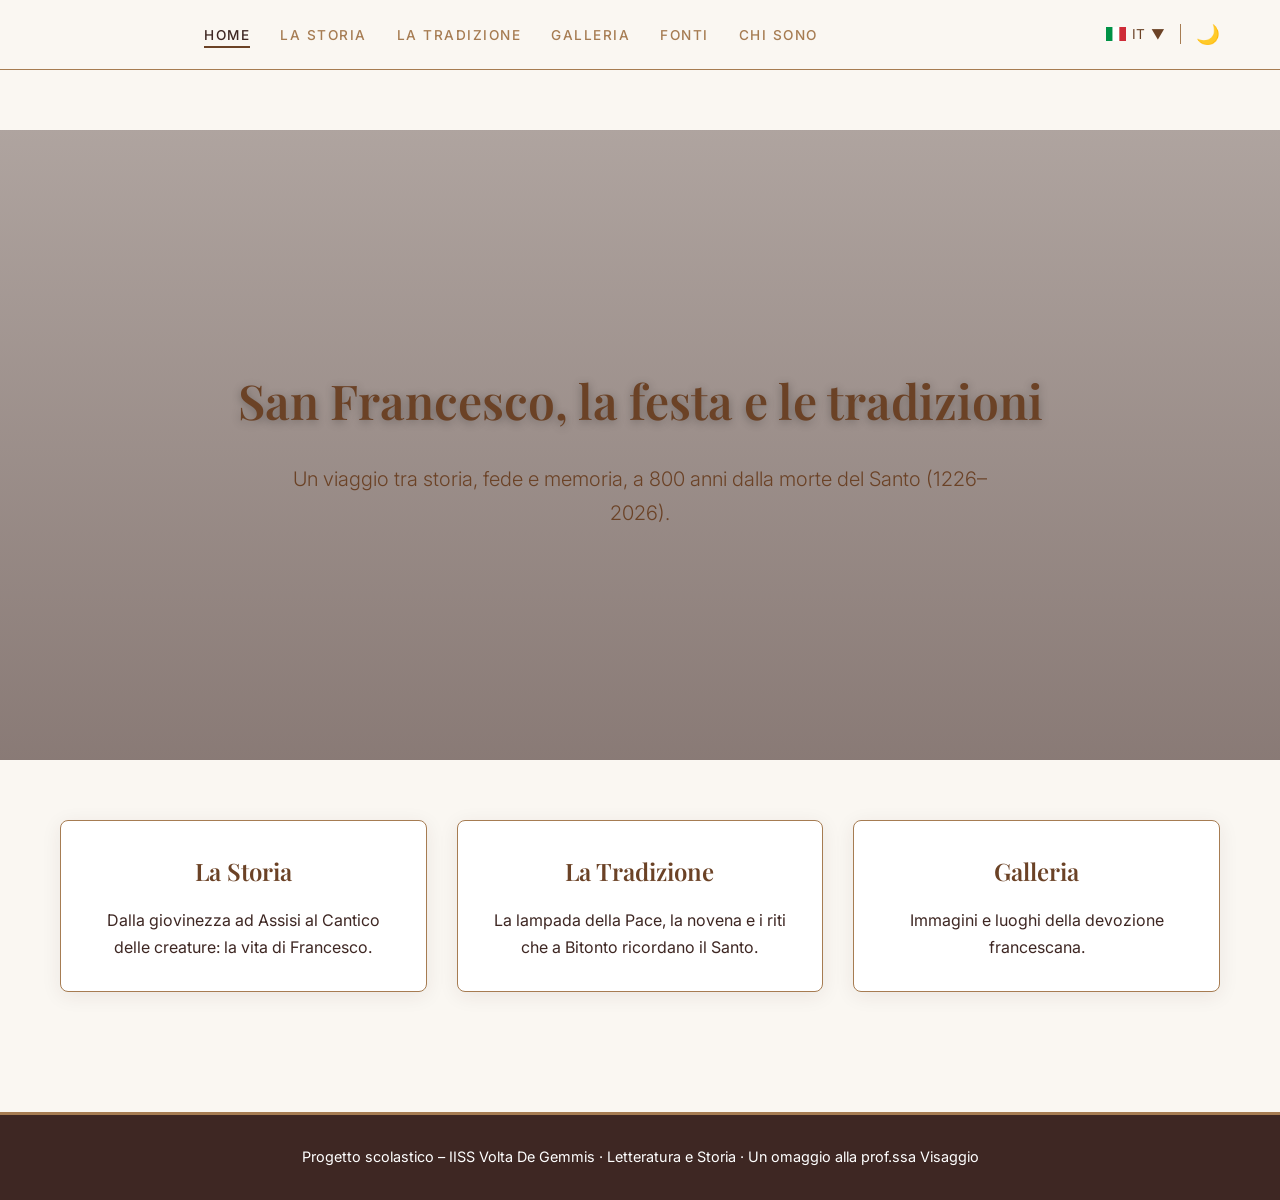
==== commit b45292bf: "New Update on the Site, better division" ====
--- a/index.html
+++ b/index.html
@@ -3,629 +3,15 @@
 <head>
     <meta charset="UTF-8">
     <meta name="viewport" content="width=device-width, initial-scale=1.0">
-    <title>San Francesco, la festa e le tradizioni</title>
+    <title>San Francesco, la festa e le tradizioni - Home</title>
     
     <!-- Google Fonts -->
     <link rel="preconnect" href="https://fonts.googleapis.com">
     <link rel="preconnect" href="https://fonts.gstatic.com" crossorigin>
     <link href="https://fonts.googleapis.com/css2?family=Inter:wght@300;400;500;600&family=Playfair+Display:ital,wght@0,400;0,600;0,700;1,400&display=swap" rel="stylesheet">
 
-    <style>
-        /* =========================================
-           VARIABILI CSS E PALETTE COLORI
-           ========================================= */
-        :root {
-            --bg-color: #FAF7F2;
-            --text-color: #3E2723;
-            --primary-brown: #6B4226;
-            --dark-brown: #3E2723;
-            --caramel: #A67C52;
-            --white: #FFFFFF;
-            --font-serif: 'Playfair Display', serif;
-            --font-sans: 'Inter', sans-serif;
-            --shadow: 0 4px 20px rgba(62, 39, 35, 0.08);
-            --transition: all 0.3s ease;
-        }
-
-        [data-theme="dark"] {
-            --bg-color: #2C1E1A; /* Marrone molto scuro per lo sfondo */
-            --text-color: #FAF7F2;
-            --primary-brown: #A67C52;
-            --dark-brown: #1A120F;
-            --caramel: #C49A6C;
-            --white: #3E2723;
-            --shadow: 0 4px 20px rgba(0, 0, 0, 0.3);
-        }
-
-        /* =========================================
-           RESET E STILI BASE
-           ========================================= */
-        * {
-            margin: 0;
-            padding: 0;
-            box-sizing: border-box;
-        }
-
-        html {
-            scroll-behavior: smooth;
-        }
-
-        body {
-            font-family: var(--font-sans);
-            background-color: var(--bg-color);
-            color: var(--text-color);
-            line-height: 1.7;
-            transition: var(--transition);
-        }
-
-        h1, h2, h3, h4 {
-            font-family: var(--font-serif);
-            color: var(--primary-brown);
-            font-weight: 600;
-        }
-
-        a {
-            color: var(--primary-brown);
-            text-decoration: none;
-            transition: var(--transition);
-        }
-
-        a:hover {
-            color: var(--caramel);
-        }
-
-        img {
-            max-width: 100%;
-            height: auto;
-            display: block;
-        }
-
-        .container {
-            max-width: 1200px;
-            margin: 0 auto;
-            padding: 0 20px;
-        }
-
-        /* =========================================
-           ANIMAZIONI
-           ========================================= */
-        .fade-in {
-            opacity: 0;
-            transform: translateY(20px);
-            transition: opacity 0.8s ease, transform 0.8s ease;
-        }
-
-        .fade-in.visible {
-            opacity: 1;
-            transform: translateY(0);
-        }
-
-        /* =========================================
-           BARRA DI NAVIGAZIONE
-           ========================================= */
-        header {
-            position: fixed;
-            top: 0;
-            left: 0;
-            width: 100%;
-            background-color: var(--bg-color);
-            border-bottom: 1px solid var(--caramel);
-            z-index: 1000;
-            height: 70px;
-            display: flex;
-            align-items: center;
-            transition: var(--transition);
-        }
-
-        .nav-container {
-            display: flex;
-            justify-content: space-between;
-            align-items: center;
-            width: 100%;
-            max-width: 1200px;
-            margin: 0 auto;
-            padding: 0 20px;
-        }
-
-        .nav-links {
-            display: flex;
-            gap: 30px;
-            list-style: none;
-            margin: 0 auto; /* Centra le voci */
-        }
-
-        .nav-links a {
-            font-family: var(--font-sans);
-            font-size: 0.85rem;
-            font-weight: 500;
-            text-transform: uppercase;
-            letter-spacing: 1.5px;
-            color: var(--caramel);
-            position: relative;
-            padding-bottom: 5px;
-        }
-
-        .nav-links a:hover, .nav-links a.active {
-            color: var(--dark-brown);
-        }
-
-        .nav-links a.active::after {
-            content: '';
-            position: absolute;
-            bottom: 0;
-            left: 0;
-            width: 100%;
-            height: 2px;
-            background-color: var(--primary-brown);
-        }
-
-        .nav-utils {
-            display: flex;
-            align-items: center;
-            gap: 15px;
-            margin-left: auto; /* Spinge a destra */
-        }
-
-        .lang-selector {
-            display: flex;
-            align-items: center;
-            gap: 6px;
-            font-size: 0.85rem;
-            color: var(--primary-brown);
-            cursor: pointer;
-        }
-
-        .lang-selector img {
-            width: 20px;
-            height: 14px;
-            object-fit: cover;
-            border-radius: 2px;
-        }
-
-        .separator {
-            width: 1px;
-            height: 20px;
-            background-color: var(--caramel);
-        }
-
-        .theme-toggle {
-            background: none;
-            border: none;
-            cursor: pointer;
-            color: var(--primary-brown);
-            font-size: 1.2rem;
-            display: flex;
-            align-items: center;
-            justify-content: center;
-            transition: var(--transition);
-        }
-
-        .theme-toggle:hover {
-            color: var(--caramel);
-            transform: rotate(15deg);
-        }
-
-        .hamburger {
-            display: none;
-            background: none;
-            border: none;
-            cursor: pointer;
-            color: var(--primary-brown);
-            font-size: 1.5rem;
-        }
-
-        /* =========================================
-           SEZIONI (PAGINE)
-           ========================================= */
-        main {
-            margin-top: 70px; /* Altezza header */
-            min-height: calc(100vh - 70px);
-        }
-
-        .page-section {
-            display: none; /* Nasconde tutte le sezioni di default */
-            padding: 60px 0;
-            animation: fadeInPage 0.5s ease;
-        }
-
-        .page-section.active {
-            display: block; /* Mostra solo la sezione attiva */
-        }
-
-        @keyframes fadeInPage {
-            from { opacity: 0; transform: translateY(10px); }
-            to { opacity: 1; transform: translateY(0); }
-        }
-
-        /* =========================================
-           PAGINA 1: HOME
-           ========================================= */
-        .hero {
-            width: 100%;
-            height: 70vh;
-            background-image: linear-gradient(rgba(62, 39, 35, 0.4), rgba(62, 39, 35, 0.6)), url('https://images.unsplash.com/photo-1548625361-ec81561e93e9?q=80&w=1920&auto=format&fit=crop');
-            background-size: cover;
-            background-position: center;
-            display: flex;
-            align-items: center;
-            justify-content: center;
-            text-align: center;
-            color: var(--primary-brown);
-            margin-bottom: 60px;
-        }
-
-        .hero-content h1 {
-            font-size: 3rem;
-
-            margin-bottom: 20px;
-            text-shadow: 0 2px 10px rgba(0,0,0,0.3);
-        }
-
-        .hero-content p {
-            font-size: 1.25rem;
-            font-weight: 300;
-            max-width: 700px;
-            margin: 0 auto;
-        }
-
-        .cards-grid {
-            display: grid;
-            grid-template-columns: repeat(auto-fit, minmax(300px, 1fr));
-            gap: 30px;
-            margin-top: 40px;
-        }
-
-        .card {
-            background-color: var(--white);
-            border: 1px solid var(--caramel);
-            border-radius: 8px;
-            padding: 30px;
-            text-align: center;
-            transition: var(--transition);
-            cursor: pointer;
-            box-shadow: var(--shadow);
-        }
-
-        .card:hover {
-            transform: translateY(-5px);
-            border-color: var(--primary-brown);
-            box-shadow: 0 8px 30px rgba(107, 66, 38, 0.15);
-        }
-
-        .card h3 {
-            margin-bottom: 15px;
-            font-size: 1.5rem;
-        }
-
-        /* =========================================
-           PAGINA 2: LA STORIA
-           ========================================= */
-        .timeline {
-            position: relative;
-            max-width: 800px;
-            margin: 50px auto;
-            padding-left: 30px;
-        }
-
-        .timeline::before {
-            content: '';
-            position: absolute;
-            left: 0;
-            top: 0;
-            height: 100%;
-            width: 2px;
-            background-color: var(--caramel);
-        }
-
-        .timeline-item {
-            position: relative;
-            margin-bottom: 40px;
-            padding-left: 30px;
-        }
-
-        .timeline-item::before {
-            content: '';
-            position: absolute;
-            left: -36px;
-            top: 5px;
-            width: 14px;
-            height: 14px;
-            border-radius: 50%;
-            background-color: var(--primary-brown);
-            border: 3px solid var(--bg-color);
-        }
-
-        .timeline-item h3 {
-            font-size: 1.3rem;
-            margin-bottom: 10px;
-        }
-
-        .quote-box {
-            background-color: var(--white);
-            border-left: 4px solid var(--primary-brown);
-            padding: 30px;
-            margin: 50px auto;
-            max-width: 800px;
-            font-family: var(--font-serif);
-            font-size: 1.4rem;
-            font-style: italic;
-            color: var(--primary-brown);
-            text-align: center;
-            box-shadow: var(--shadow);
-        }
-
-        /* =========================================
-           PAGINA 3: LA TRADIZIONE
-           ========================================= */
-        .alternating-section {
-            display: flex;
-            align-items: center;
-            gap: 50px;
-            margin-bottom: 60px;
-        }
-
-        .alternating-section:nth-child(even) {
-            flex-direction: row-reverse;
-        }
-
-        .alternating-section .text-content {
-            flex: 1;
-        }
-
-        .alternating-section .image-content {
-            flex: 1;
-        }
-
-        .alternating-section .image-content img {
-            border-radius: 8px;
-            box-shadow: var(--shadow);
-            border: 1px solid var(--caramel);
-        }
-
-        .info-box {
-            background-color: rgba(166, 124, 82, 0.1);
-            border: 1px solid var(--caramel);
-            border-radius: 8px;
-            padding: 25px;
-            margin: 30px 0;
-        }
-
-        .info-box h4 {
-            margin-bottom: 10px;
-            color: var(--dark-brown);
-        }
-
-        /* =========================================
-           PAGINA 4: GALLERIA
-           ========================================= */
-        .gallery-grid {
-            display: grid;
-            grid-template-columns: repeat(auto-fill, minmax(300px, 1fr));
-            gap: 20px;
-            margin-top: 40px;
-        }
-
-        .gallery-item {
-            position: relative;
-            overflow: hidden;
-            border-radius: 8px;
-            cursor: pointer;
-            border: 1px solid var(--caramel);
-        }
-
-        .gallery-item img {
-            width: 100%;
-            height: 250px;
-            object-fit: cover;
-            transition: transform 0.5s ease;
-        }
-
-        .gallery-item:hover img {
-            transform: scale(1.05);
-        }
-
-        .gallery-caption {
-            position: absolute;
-            bottom: 0;
-            left: 0;
-            width: 100%;
-            background: rgba(62, 39, 35, 0.85);
-            color: var(--bg-color);
-            padding: 15px;
-            font-size: 0.9rem;
-            transform: translateY(100%);
-            transition: transform 0.3s ease;
-        }
-
-        .gallery-item:hover .gallery-caption {
-            transform: translateY(0);
-        }
-
-        /* Lightbox */
-        .lightbox {
-            display: none;
-            position: fixed;
-            top: 0;
-            left: 0;
-            width: 100%;
-            height: 100%;
-            background-color: rgba(62, 39, 35, 0.95);
-            z-index: 2000;
-            justify-content: center;
-            align-items: center;
-            padding: 20px;
-        }
-
-        .lightbox.active {
-            display: flex;
-        }
-
-        .lightbox img {
-            max-width: 90%;
-            max-height: 90vh;
-            border-radius: 4px;
-            box-shadow: 0 0 30px rgba(0,0,0,0.5);
-        }
-
-        .lightbox-close {
-            position: absolute;
-            top: 30px;
-            right: 30px;
-            color: var(--bg-color);
-            font-size: 2.5rem;
-            cursor: pointer;
-            background: none;
-            border: none;
-        }
-
-        /* =========================================
-           PAGINA 5: FONTI
-           ========================================= */
-        .source-section {
-            margin-bottom: 40px;
-            padding-bottom: 30px;
-            border-bottom: 1px solid var(--caramel);
-        }
-
-        .source-section:last-of-type {
-            border-bottom: none;
-        }
-
-        .source-item {
-            margin-bottom: 20px;
-            padding-left: 15px;
-            border-left: 2px solid var(--caramel);
-        }
-
-        .source-item h4 {
-            font-size: 1.1rem;
-            margin-bottom: 5px;
-        }
-
-        .source-item p {
-            font-size: 0.95rem;
-            color: var(--caramel);
-            margin-bottom: 10px;
-        }
-
-        .btn-source {
-            display: inline-block;
-            background-color: var(--primary-brown);
-            color: var(--bg-color);
-            padding: 8px 16px;
-            border-radius: 4px;
-            font-size: 0.85rem;
-            font-weight: 500;
-            transition: var(--transition);
-        }
-
-        .btn-source:hover {
-            background-color: var(--caramel);
-            color: var(--dark-brown);
-        }
-
-        /* =========================================
-           PAGINA 6: CHI SONO
-           ========================================= */
-        .about-layout {
-            display: flex;
-            gap: 50px;
-            align-items: flex-start;
-            max-width: 900px;
-            margin: 0 auto;
-        }
-
-        .about-image {
-            flex: 0 0 250px;
-        }
-
-        .about-image img {
-            border-radius: 8px;
-            border: 2px solid var(--caramel);
-            box-shadow: var(--shadow);
-        }
-
-        .about-text {
-            flex: 1;
-        }
-
-        .thank-you-box {
-            background-color: var(--white);
-            border: 1px solid var(--primary-brown);
-            padding: 25px;
-            border-radius: 8px;
-            margin-top: 30px;
-            text-align: center;
-            font-family: var(--font-serif);
-            font-style: italic;
-            color: var(--primary-brown);
-        }
-
-        /* =========================================
-           FOOTER
-           ========================================= */
-        footer {
-            background-color: var(--dark-brown);
-            color: var(--bg-color);
-            text-align: center;
-            padding: 30px 20px;
-            margin-top: 60px;
-            font-size: 0.9rem;
-            border-top: 3px solid var(--caramel);
-        }
-
-        /* =========================================
-           RESPONSIVE DESIGN (MOBILE)
-           ========================================= */
-        @media (max-width: 768px) {
-            .hamburger {
-                display: block;
-            }
-
-            .nav-links {
-                position: fixed;
-                top: 70px;
-                left: 0;
-                width: 100%;
-                background-color: var(--bg-color);
-                flex-direction: column;
-                align-items: center;
-                padding: 30px 0;
-                gap: 25px;
-                border-bottom: 1px solid var(--caramel);
-                transform: translateY(-150%);
-                transition: transform 0.3s ease;
-                z-index: 999;
-            }
-
-            .nav-links.active {
-                transform: translateY(0);
-            }
-
-            .nav-utils {
-                margin-left: 0;
-            }
-
-            .hero-content h1 {
-                font-size: 2rem;
-            }
-
-            .alternating-section, .alternating-section:nth-child(even) {
-                flex-direction: column;
-            }
-
-            .about-layout {
-                flex-direction: column;
-                align-items: center;
-                text-align: center;
-            }
-
-            .about-image {
-                flex: 0 0 auto;
-                width: 200px;
-            }
-        }
-    </style>
+    <!-- External CSS -->
+    <link rel="stylesheet" href="style.css">
 </head>
 <body>
 
@@ -635,17 +21,16 @@
             <button class="hamburger" id="hamburger" aria-label="Menu">☰</button>
             
             <ul class="nav-links" id="nav-links">
-                <li><a href="#home" class="nav-link active">HOME</a></li>
-                <li><a href="#storia" class="nav-link">LA STORIA</a></li>
-                <li><a href="#tradizione" class="nav-link">LA TRADIZIONE</a></li>
-                <li><a href="#galleria" class="nav-link">GALLERIA</a></li>
-                <li><a href="#fonti" class="nav-link">FONTI</a></li>
-                <li><a href="#chi-sono" class="nav-link">CHI SONO</a></li>
+                <li><a href="index.html" class="nav-link active">HOME</a></li>
+                <li><a href="storia.html" class="nav-link">LA STORIA</a></li>
+                <li><a href="tradizione.html" class="nav-link">LA TRADIZIONE</a></li>
+                <li><a href="galleria.html" class="nav-link">GALLERIA</a></li>
+                <li><a href="fonti.html" class="nav-link">FONTI</a></li>
+                <li><a href="chi-sono.html" class="nav-link">CHI SONO</a></li>
             </ul>
 
             <div class="nav-utils">
                 <div class="lang-selector">
-                    <!-- Bandierina italiana SVG inline per evitare dipendenze esterne -->
                     <svg width="20" height="14" viewBox="0 0 20 14" fill="none" xmlns="http://www.w3.org/2000/svg">
                         <rect width="6.66" height="14" fill="#009246"/>
                         <rect x="6.66" width="6.68" height="14" fill="#FFFFFF"/>
@@ -664,7 +49,7 @@
 
     <main>
         <!-- PAGINA 1: HOME -->
-        <section id="home" class="page-section active">
+        <section class="page-section active">
             <div class="hero">
                 <div class="hero-content fade-in">
                     <h1>San Francesco, la festa e le tradizioni</h1>
@@ -673,260 +58,17 @@
             </div>
             <div class="container">
                 <div class="cards-grid">
-                    <div class="card fade-in" onclick="navigateTo('storia')">
+                    <div class="card fade-in" onclick="window.location.href='storia.html'">
                         <h3>La Storia</h3>
                         <p>Dalla giovinezza ad Assisi al Cantico delle creature: la vita di Francesco.</p>
                     </div>
-                    <div class="card fade-in" onclick="navigateTo('tradizione')">
+                    <div class="card fade-in" onclick="window.location.href='tradizione.html'">
                         <h3>La Tradizione</h3>
                         <p>La lampada della Pace, la novena e i riti che a Bitonto ricordano il Santo.</p>
                     </div>
-                    <div class="card fade-in" onclick="navigateTo('galleria')">
+                    <div class="card fade-in" onclick="window.location.href='galleria.html'">
                         <h3>Galleria</h3>
                         <p>Immagini e luoghi della devozione francescana.</p>
-                    </div>
-                </div>
-            </div>
-        </section>
-
-        <!-- PAGINA 2: LA STORIA -->
-        <section id="storia" class="page-section">
-            <div class="container">
-                <h2 class="fade-in" style="text-align: center; margin-bottom: 20px;">La storia di San Francesco</h2>
-                <p class="fade-in" style="text-align: center; max-width: 800px; margin: 0 auto 40px auto;">Francesco nacque ad Assisi intorno al 1181-1182, figlio di Pietro di Bernardone, ricco mercante di stoffe. La sua vita cambiò radicalmente e ancora oggi continua a parlare a credenti e non credenti.</p>
-                
-                <div class="timeline">
-                    <div class="timeline-item fade-in">
-                        <h3>1. Giovinezza ad Assisi</h3>
-                        <p>Cresce in una famiglia agiata e sogna la gloria cavalleresca. Ama le feste, la compagnia e le canzoni.</p>
-                    </div>
-                    <div class="timeline-item fade-in">
-                        <h3>2. La prigionia e la malattia</h3>
-                        <p>Nel 1202, dopo lo scontro tra Assisi e Perugia, viene fatto prigioniero. Il ritorno a casa e la malattia lo portano a interrogarsi sul senso della propria vita.</p>
-                    </div>
-                    <div class="timeline-item fade-in">
-                        <h3>3. La conversione</h3>
-                        <p>Nella chiesetta di San Damiano ascolta, davanti al Crocifisso, l'invito a ricostruire la Chiesa. Rinuncia ai beni paterni davanti al vescovo e sceglie una vita di povertà.</p>
-                    </div>
-                    <div class="timeline-item fade-in">
-                        <h3>4. Nasce l'Ordine francescano</h3>
-                        <p>Attorno a lui si riuniscono i primi compagni. Nel 1209 papa Innocenzo III approva a voce la regola del nuovo movimento. Nel 1212 Chiara d'Assisi sceglie di seguirlo e darà vita alle Clarisse.</p>
-                    </div>
-                    <div class="timeline-item fade-in">
-                        <h3>5. Il presepe di Greccio</h3>
-                        <p>Nel Natale del 1223, a Greccio, Francesco rappresenta la nascita di Gesù con una mangiatoia, il bue e l'asino: è considerato il primo presepe.</p>
-                    </div>
-                    <div class="timeline-item fade-in">
-                        <h3>6. Le stimmate</h3>
-                        <p>Nel 1224, sul monte della Verna, riceve le stimmate. Nel 2024 si sono celebrati gli 800 anni di questo evento.</p>
-                    </div>
-                    <div class="timeline-item fade-in">
-                        <h3>7. Il Cantico delle creature</h3>
-                        <p>Negli ultimi anni, malato e quasi cieco, compone in volgare umbro il Cantico di frate Sole, una delle prime grandi opere della letteratura italiana.</p>
-                    </div>
-                    <div class="timeline-item fade-in">
-                        <h3>8. Il transito</h3>
-                        <p>Muore la sera del 3 ottobre 1226 alla Porziuncola, vicino ad Assisi. Il suo 'transito' viene ricordato ogni anno il 3 ottobre.</p>
-                    </div>
-                    <div class="timeline-item fade-in">
-                        <h3>9. Santo e patrono d'Italia</h3>
-                        <p>Viene canonizzato nel 1228 da papa Gregorio IX. Nel 1939 è proclamato patrono d'Italia insieme a santa Caterina da Siena. Dal 2005 il 4 ottobre è festa nazionale.</p>
-                    </div>
-                </div>
-
-                <div class="quote-box fade-in">
-                    "Laudato sì, mi' Signore, cum tucte le tue creature." (Cantico delle creature)
-                </div>
-            </div>
-        </section>
-
-        <!-- PAGINA 3: LA TRADIZIONE -->
-        <section id="tradizione" class="page-section">
-            <div class="container">
-                <h2 class="fade-in" style="text-align: center; margin-bottom: 20px;">La tradizione a Bitonto</h2>
-                <p class="fade-in" style="text-align: center; max-width: 800px; margin: 0 auto 50px auto;">A Bitonto il ricordo di San Francesco vive nei luoghi, nei riti e nella comunità. La chiesa di San Francesco d'Assisi, che risale al XII secolo, è il cuore di questa devozione.</p>
-
-                <div class="alternating-section fade-in">
-                    <div class="text-content">
-                        <h3>La festa del 4 ottobre e la novena</h3>
-                        <p>Ogni anno la comunità francescana di Bitonto si prepara alla festa con una novena fatta di momenti di preghiera, incontri formativi e musica. Il 3 ottobre si ricorda il transito del Santo, il 4 ottobre si celebra la festa.</p>
-                    </div>
-                    <div class="image-content">
-                        <img src="https://external-content.duckduckgo.com/iu/?u=https%3A%2F%2Ftse1.mm.bing.net%2Fth%2Fid%2FOIP.685vrHPZo9FpCGZC8rGtCQHaEk%3Fr%3D0%26pid%3DApi&f=1&ipt=970516cac2ec9d24ae8e4e205ce9469b2cce1e92a758ce4952fc1efd24ac0ee5&ipo=images" alt="Chiesa di San Francesco a Bitonto">
-                    </div>
-                </div>
-
-                <div class="alternating-section fade-in">
-                    <div class="text-content">
-                        <h3>La lampada della Pace</h3>
-                        <p>Ad Assisi, presso la tomba di Francesco, una lampada votiva arde tutto l'anno: l'olio è offerto a turno dalle regioni italiane, simbolo di una preghiera continua. Anche a Bitonto, il 4 ottobre, il sindaco accende a nome di tutta la città la 'lampada della Pace', per ricordare l'eredità di pace e fraternità di Francesco.</p>
-                    </div>
-                    <div class="image-content">
-                        <img src="https://external-content.duckduckgo.com/iu/?u=https%3A%2F%2Ftse1.mm.bing.net%2Fth%2Fid%2FOIP.qHQaTZZhaihxHe9ipSeEcwHaFj%3Fpid%3DApi&f=1&ipt=4828675df846de0c326c132eaba48f074c80fdf809e78c26edb8ff5009f9b7a6&ipo=images" alt="Lampada della Pace">
-                    </div>
-                </div>
-
-                <div class="alternating-section fade-in">
-                    <div class="text-content">
-                        <h3>La Processione dei Misteri</h3>
-                        <p>All'alba del Venerdì Santo la Processione dei Misteri parte dalla chiesa di San Francesco d'Assisi, guidata dall'Arciconfraternita del SS. Rosario. È uno dei momenti più sentiti della Settimana Santa bitontina, tra silenzio, marce funebri e devozione popolare.</p>
-                    </div>
-                    <div class="image-content">
-                        <img src="https://external-content.duckduckgo.com/iu/?u=https%3A%2F%2Ftse1.mm.bing.net%2Fth%2Fid%2FOIP.E6Sg4Kbmuahz0-t_hW8t6QHaEK%3Fr%3D0%26pid%3DApi&f=1&ipt=9ff5632a8bcf6b6147d563c018370f892f9b71dd044ea925f0a1a2d6248b3db0&ipo=images" alt="Processione dei Misteri">
-                    </div>
-                </div>
-
-                <div class="info-box fade-in">
-                    <h4>Non confonderli</h4>
-                    <p>A Bitonto è molto amato anche San Francesco da Paola, un altro santo, compatrono della città. La sua festa si celebra nella terza domenica dopo Pasqua con una grande processione organizzata dalla sua Confraternita. Non va confuso con San Francesco d'Assisi, la cui festa è il 4 ottobre.</p>
-                </div>
-
-                <div class="info-box fade-in">
-                    <h4>Ottobre a Bitonto</h4>
-                    <p>Ottobre è un mese di devozione per tutta la città: oltre alla festa di San Francesco, ogni terza domenica del mese si celebra la festa dei Santi Medici Cosma e Damiano.</p>
-                </div>
-            </div>
-        </section>
-
-        <!-- PAGINA 4: GALLERIA -->
-        <section id="galleria" class="page-section">
-            <div class="container">
-                <h2 class="fade-in" style="text-align: center;">Galleria</h2>
-                <p class="fade-in" style="text-align: center; margin-bottom: 40px;">Luoghi e momenti della devozione francescana.</p>
-                
-                <div class="gallery-grid">
-                    <!-- 9 Foto segnaposto con didascalie -->
-                    <div class="gallery-item fade-in" onclick="openLightbox(this)">
-                        <img src="https://external-content.duckduckgo.com/iu/?u=https%3A%2F%2Ftse1.mm.bing.net%2Fth%2Fid%2FOIP.685vrHPZo9FpCGZC8rGtCQHaEk%3Fr%3D0%26pid%3DApi&f=1&ipt=970516cac2ec9d24ae8e4e205ce9469b2cce1e92a758ce4952fc1efd24ac0ee5&ipo=images" alt="La chiesa di San Francesco d'Assisi a Bitonto">
-                        <div class="gallery-caption">La chiesa di San Francesco d'Assisi a Bitonto</div>
-                    </div>
-                    <div class="gallery-item fade-in" onclick="openLightbox(this)">
-                        <img src="https://external-content.duckduckgo.com/iu/?u=https%3A%2F%2Ftse1.mm.bing.net%2Fth%2Fid%2FOIP.qHQaTZZhaihxHe9ipSeEcwHaFj%3Fpid%3DApi&f=1&ipt=4828675df846de0c326c132eaba48f074c80fdf809e78c26edb8ff5009f9b7a6&ipo=images" alt="La lampada della Pace">
-                        <div class="gallery-caption">La lampada della Pace</div>
-                    </div>
-                    <div class="gallery-item fade-in" onclick="openLightbox(this)">
-                        <img src="https://external-content.duckduckgo.com/iu/?u=https%3A%2F%2Ftse1.mm.bing.net%2Fth%2Fid%2FOIP.E6Sg4Kbmuahz0-t_hW8t6QHaEK%3Fr%3D0%26pid%3DApi&f=1&ipt=9ff5632a8bcf6b6147d563c018370f892f9b71dd044ea925f0a1a2d6248b3db0&ipo=images" alt="La Processione dei Misteri">
-                        <div class="gallery-caption">La Processione dei Misteri</div>
-                    </div>
-                    <div class="gallery-item fade-in" onclick="openLightbox(this)">
-                        <img src="https://external-content.duckduckgo.com/iu/?u=https%3A%2F%2Ftse1.mm.bing.net%2Fth%2Fid%2FOIP.3fXIj6QFiyMZ6JV0MdpxEwHaE8%3Fpid%3DApi&f=1&ipt=9778eeca09c03001583efc7c8a8425b0fbe279517fb5100bdffe83b14dd2e0a4&ipo=images" alt="Assisi">
-                        <div class="gallery-caption">Assisi</div>
-                    </div>
-                    <div class="gallery-item fade-in" onclick="openLightbox(this)">
-                        <img src="https://external-content.duckduckgo.com/iu/?u=https%3A%2F%2Ftse1.mm.bing.net%2Fth%2Fid%2FOIP.ZrTnVVH_G0c_aIYev-bO1gHaE8%3Fpid%3DApi&f=1&ipt=1af607da1ea00cbead7a9c84f636cc87781bbf8e5e29fc7b5549d97a02d9243c&ipo=images" alt="La Basilica di San Francesco">
-                        <div class="gallery-caption">La Basilica di San Francesco</div>
-                    </div>
-                    <div class="gallery-item fade-in" onclick="openLightbox(this)">
-                        <img src="https://external-content.duckduckgo.com/iu/?u=https%3A%2F%2Ftse1.mm.bing.net%2Fth%2Fid%2FOIP.oTl9B5mCbq7KU30_EkEIJAHaE9%3Fpid%3DApi&f=1&ipt=fa0fd08e7bf2278a1e30b665c904a50c70289a66f0a615d580a13aed4e95dea8&ipo=images" alt="Il presepe di Greccio">
-                        <div class="gallery-caption">Il presepe di Greccio</div>
-                    </div>
-                    <div class="gallery-item fade-in" onclick="openLightbox(this)">
-                        <img src="https://external-content.duckduckgo.com/iu/?u=https%3A%2F%2Ftse1.mm.bing.net%2Fth%2Fid%2FOIP.HUNLjbkMn4xeJEpKz1jhsgHaFj%3Fpid%3DApi&f=1&ipt=ceae8a9538eb80d4e65cda5129b4951f7b20c4c73e628062af0e7999c8016acf&ipo=images" alt="Il monte della Verna">
-                        <div class="gallery-caption">Il monte della Verna</div>
-                    </div>
-                    <div class="gallery-item fade-in" onclick="openLightbox(this)">
-                        <img src="https://external-content.duckduckgo.com/iu/?u=https%3A%2F%2Ftse3.mm.bing.net%2Fth%2Fid%2FOIP.N-qLCXZA4yk_k74EuOpSAQHaEK%3Fr%3D0%26pid%3DApi&f=1&ipt=22e21374b73e65f0f3ba5056bac5fc3c308568eac29bc76f16ce5c155e125cac&ipo=images" alt="Momenti della novena a Bitonto">
-                        <div class="gallery-caption">Momenti della novena a Bitonto</div>
-                    </div>
-                    <div class="gallery-item fade-in" onclick="openLightbox(this)">
-                        <img src="https://external-content.duckduckgo.com/iu/?u=https%3A%2F%2Ftse4.mm.bing.net%2Fth%2Fid%2FOIP.7344X6x7EJ-FsM1vg-YqKAHaLH%3Fr%3D0%26pid%3DApi&f=1&ipt=4297dce920f6b29e70ad764cb4db6295d0ed9ac4f0c13b524de00f3b8da1eaf7&ipo=images" alt="Statua del Santo">
-                        <div class="gallery-caption">Statua del Santo</div>
-                    </div>
-                </div>
-            </div>
-        </section>
-
-        <!-- Lightbox Modal -->
-        <div class="lightbox" id="lightbox" onclick="closeLightbox()">
-            <button class="lightbox-close">&times;</button>
-            <img id="lightbox-img" src="" alt="Immagine ingrandita">
-        </div>
-
-        <!-- PAGINA 5: FONTI -->
-        <section id="fonti" class="page-section">
-            <div class="container" style="max-width: 800px;">
-                <h2 class="fade-in" style="text-align: center; margin-bottom: 20px;">Fonti</h2>
-                <p class="fade-in" style="text-align: center; margin-bottom: 50px;">Questo sito è nato da un lavoro di ricerca. Qui trovi i materiali, gli articoli e i testi da cui ho preso le informazioni, così potrai approfondire e verificare ogni argomento.</p>
-
-                <div class="source-section fade-in">
-                    <h3 style="margin-bottom: 20px;">Le celebrazioni a Bitonto</h3>
-                    
-                    <div class="source-item">
-                        <h4>"I francescani di Bitonto celebrano san Francesco d'Assisi con la tradizionale festa"</h4>
-                        <p>Articolo di Bitonto Live (29 settembre 2024)</p>
-                        <a href="https://bitontolive.it/2024/09/29/i-francescani-di-bitonto-celebrano-san-francesco-dassisi-con-la-tradizionale-festa/" target="_blank" class="btn-source">Apri la fonte</a>
-                    </div>
-
-                    <div class="source-item">
-                        <h4>"A Bitonto tornano i riti della Settimana Santa"</h4>
-                        <p>Articolo de Il Tacco di Bacco (aprile 2025)</p>
-                        <a href="https://iltaccodibacco.it/puglia/eventi/292632.html" target="_blank" class="btn-source">Apri la fonte</a>
-                    </div>
-
-                    <div class="source-item">
-                        <h4>"Voci e colori del Sud: La processione di San Francesco da Paola a Bitonto"</h4>
-                        <p>Blog (aprile 2013)</p>
-                        <a href="http://vociecoloridelsud.blogspot.com/2013/04/la-processione-di-san-francesco-da.html" target="_blank" class="btn-source">Apri la fonte</a>
-                    </div>
-
-                    <div class="source-item">
-                        <h4>"Festa – Santi Medici Bitonto"</h4>
-                        <p>Sito del Santuario dei Santi Medici</p>
-                        <a href="https://santimedici.org/index.php?m2id=4&mod=santuario&navId=10&smod=festa" target="_blank" class="btn-source">Apri la fonte</a>
-                    </div>
-                </div>
-
-                <div class="source-section fade-in">
-                    <h3 style="margin-bottom: 20px;">La città di Bitonto</h3>
-                    <div class="source-item">
-                        <h4>"Bitonto"</h4>
-                        <p>Voce di Wikipedia (per la chiesa di San Francesco, risalente al XII secolo)</p>
-                        <a href="https://en.wikipedia.org/wiki/Bitonto" target="_blank" class="btn-source">Apri la fonte</a>
-                    </div>
-                </div>
-
-                <div class="source-section fade-in">
-                    <h3 style="margin-bottom: 20px;">La vita e gli scritti di San Francesco</h3>
-                    <div class="source-item">
-                        <h4>Il Cantico delle creature (Cantico di frate Sole)</h4>
-                        <p>Testo di San Francesco</p>
-                    </div>
-                    <div class="source-item">
-                        <h4>Tommaso da Celano, "Vita prima di San Francesco"</h4>
-                        <p>Biografia del Santo</p>
-                    </div>
-                    <div class="source-item">
-                        <h4>"Fonti Francescane"</h4>
-                        <p>Raccolta degli scritti e delle biografie francescane</p>
-                    </div>
-                    <div class="source-item">
-                        <h4>Libro di testo di Letteratura e Storia</h4>
-                        <p>Usato in classe (titolo, autore ed editore da completare)</p>
-                    </div>
-                </div>
-
-                <div class="info-box fade-in" style="margin-top: 40px;">
-                    <h4>Nota</h4>
-                    <p>Le date e gli eventi delle celebrazioni possono cambiare di anno in anno. Per informazioni aggiornate è meglio rivolgersi alla parrocchia di San Francesco a Bitonto.</p>
-                </div>
-            </div>
-        </section>
-
-        <!-- PAGINA 6: CHI SONO -->
-        <section id="chi-sono" class="page-section">
-            <div class="container">
-                <h2 class="fade-in" style="text-align: center; margin-bottom: 50px;">Chi sono?</h2>
-                
-                <div class="about-layout fade-in">
-                    <div class="about-image">
-                        <img src="https://external-content.duckduckgo.com/iu/?u=https%3A%2F%2Ftse1.mm.bing.net%2Fth%2Fid%2FOIP.3Xr9pgyyxMz6K4R5LNwq4QHaE4%3Fpid%3DApi&f=1&ipt=a5717111ef53b50e3e2821d43c82d8ac46946639990e7a18eb4f4a42ea19bd12&ipo=images" alt="Foto dello studente">
-                    </div>
-                    <div class="about-text">
-                        <p style="font-size: 1.1rem; margin-bottom: 20px;">Sono uno studente dell'IISS Volta De Gemmis e ho realizzato questo sito web per un progetto svolto con la professoressa Visaggio di Letteratura e Storia. Questo sito vuole essere un omaggio all'insegnamento della professoressa e anche alla festa e alle tradizioni legate a San Francesco.</p>
-                        
-                        <div class="thank-you-box">
-                            "Grazie alla professoressa Visaggio per averci insegnato a guardare alla storia e alla letteratura con curiosità e passione."
-                        </div>
                     </div>
                 </div>
             </div>
@@ -942,61 +84,7 @@
 
     <!-- JAVASCRIPT -->
     <script>
-        // =========================================
-        // NAVIGAZIONE TRA PAGINE (ROUTER SEMPLICE)
-        // =========================================
-        function navigateTo(pageId) {
-            // Nascondi tutte le sezioni
-            document.querySelectorAll('.page-section').forEach(section => {
-                section.classList.remove('active');
-            });
-            
-            // Mostra la sezione richiesta
-            const targetSection = document.getElementById(pageId);
-            if (targetSection) {
-                targetSection.classList.add('active');
-                window.scrollTo(0, 0);
-            }
-
-            // Aggiorna stato attivo nel menu
-            document.querySelectorAll('.nav-link').forEach(link => {
-                link.classList.remove('active');
-                if (link.getAttribute('href') === `#${pageId}`) {
-                    link.classList.add('active');
-                }
-            });
-
-            // Chiudi menu mobile se aperto
-            document.getElementById('nav-links').classList.remove('active');
-            
-            // Riavvia animazioni fade-in per la nuova pagina
-            observeElements();
-        }
-
-        // Gestione click sui link di navigazione
-        document.querySelectorAll('.nav-link').forEach(link => {
-            link.addEventListener('click', (e) => {
-                e.preventDefault();
-                const pageId = link.getAttribute('href').substring(1);
-                navigateTo(pageId);
-                // Aggiorna URL hash senza ricaricare
-                history.pushState(null, null, `#${pageId}`);
-            });
-        });
-
-        // Gestione caricamento iniziale basato sull'hash URL
-        window.addEventListener('DOMContentLoaded', () => {
-            const hash = window.location.hash.substring(1);
-            if (hash && document.getElementById(hash)) {
-                navigateTo(hash);
-            } else {
-                navigateTo('home');
-            }
-        });
-
-        // =========================================
         // MENU HAMBURGER (MOBILE)
-        // =========================================
         const hamburger = document.getElementById('hamburger');
         const navLinks = document.getElementById('nav-links');
 
@@ -1004,14 +92,11 @@
             navLinks.classList.toggle('active');
         });
 
-        // =========================================
         // DARK MODE TOGGLE
-        // =========================================
         const themeToggle = document.getElementById('theme-toggle');
         const themeIcon = document.getElementById('theme-icon');
         const html = document.documentElement;
 
-        // Controlla preferenza salvata
         const savedTheme = localStorage.getItem('theme') || 'light';
         html.setAttribute('data-theme', savedTheme);
         updateThemeIcon(savedTheme);
@@ -1029,9 +114,7 @@
             themeIcon.textContent = theme === 'light' ? '🌙' : '☀️';
         }
 
-        // =========================================
         // ANIMAZIONI SCROLL (INTERSECTION OBSERVER)
-        // =========================================
         function observeElements() {
             const observer = new IntersectionObserver((entries) => {
                 entries.forEach(entry => {
@@ -1046,34 +129,7 @@
             });
         }
         
-        // Inizializza observer al caricamento
         document.addEventListener('DOMContentLoaded', observeElements);
-
-        // =========================================
-        // LIGHTBOX GALLERIA
-        // =========================================
-        const lightbox = document.getElementById('lightbox');
-        const lightboxImg = document.getElementById('lightbox-img');
-
-        function openLightbox(element) {
-            const img = element.querySelector('img');
-            lightboxImg.src = img.src;
-            lightboxImg.alt = img.alt;
-            lightbox.classList.add('active');
-            document.body.style.overflow = 'hidden'; // Blocca scroll
-        }
-
-        function closeLightbox() {
-            lightbox.classList.remove('active');
-            document.body.style.overflow = 'auto'; // Ripristina scroll
-        }
-
-        // Chiudi lightbox con tasto ESC
-        document.addEventListener('keydown', (e) => {
-            if (e.key === 'Escape' && lightbox.classList.contains('active')) {
-                closeLightbox();
-            }
-        });
     </script>
 </body>
-</html>+</html>
--- a/style.css
+++ b/style.css
@@ -0,0 +1,608 @@
+/* =========================================
+   VARIABILI CSS E PALETTE COLORI
+   ========================================= */
+:root {
+    --bg-color: #FAF7F2;
+    --text-color: #3E2723;
+    --primary-brown: #6B4226;
+    --dark-brown: #3E2723;
+    --caramel: #A67C52;
+    --white: #FFFFFF;
+    --font-serif: 'Playfair Display', serif;
+    --font-sans: 'Inter', sans-serif;
+    --shadow: 0 4px 20px rgba(62, 39, 35, 0.08);
+    --transition: all 0.3s ease;
+}
+
+[data-theme="dark"] {
+    --bg-color: #2C1E1A; /* Marrone molto scuro per lo sfondo */
+    --text-color: #FAF7F2;
+    --primary-brown: #A67C52;
+    --dark-brown: #1A120F;
+    --caramel: #C49A6C;
+    --white: #3E2723;
+    --shadow: 0 4px 20px rgba(0, 0, 0, 0.3);
+}
+
+/* =========================================
+   RESET E STILI BASE
+   ========================================= */
+* {
+    margin: 0;
+    padding: 0;
+    box-sizing: border-box;
+}
+
+html {
+    scroll-behavior: smooth;
+}
+
+body {
+    font-family: var(--font-sans);
+    background-color: var(--bg-color);
+    color: var(--text-color);
+    line-height: 1.7;
+    transition: var(--transition);
+}
+
+h1, h2, h3, h4 {
+    font-family: var(--font-serif);
+    color: var(--primary-brown);
+    font-weight: 600;
+}
+
+a {
+    color: var(--primary-brown);
+    text-decoration: none;
+    transition: var(--transition);
+}
+
+a:hover {
+    color: var(--caramel);
+}
+
+img {
+    max-width: 100%;
+    height: auto;
+    display: block;
+}
+
+.container {
+    max-width: 1200px;
+    margin: 0 auto;
+    padding: 0 20px;
+}
+
+/* =========================================
+   ANIMAZIONI
+   ========================================= */
+.fade-in {
+    opacity: 0;
+    transform: translateY(20px);
+    transition: opacity 0.8s ease, transform 0.8s ease;
+}
+
+.fade-in.visible {
+    opacity: 1;
+    transform: translateY(0);
+}
+
+/* =========================================
+   BARRA DI NAVIGAZIONE
+   ========================================= */
+header {
+    position: fixed;
+    top: 0;
+    left: 0;
+    width: 100%;
+    background-color: var(--bg-color);
+    border-bottom: 1px solid var(--caramel);
+    z-index: 1000;
+    height: 70px;
+    display: flex;
+    align-items: center;
+    transition: var(--transition);
+}
+
+.nav-container {
+    display: flex;
+    justify-content: space-between;
+    align-items: center;
+    width: 100%;
+    max-width: 1200px;
+    margin: 0 auto;
+    padding: 0 20px;
+}
+
+.nav-links {
+    display: flex;
+    gap: 30px;
+    list-style: none;
+    margin: 0 auto; /* Centra le voci */
+}
+
+.nav-links a {
+    font-family: var(--font-sans);
+    font-size: 0.85rem;
+    font-weight: 500;
+    text-transform: uppercase;
+    letter-spacing: 1.5px;
+    color: var(--caramel);
+    position: relative;
+    padding-bottom: 5px;
+}
+
+.nav-links a:hover, .nav-links a.active {
+    color: var(--dark-brown);
+}
+
+.nav-links a.active::after {
+    content: '';
+    position: absolute;
+    bottom: 0;
+    left: 0;
+    width: 100%;
+    height: 2px;
+    background-color: var(--primary-brown);
+}
+
+.nav-utils {
+    display: flex;
+    align-items: center;
+    gap: 15px;
+    margin-left: auto; /* Spinge a destra */
+}
+
+.lang-selector {
+    display: flex;
+    align-items: center;
+    gap: 6px;
+    font-size: 0.85rem;
+    color: var(--primary-brown);
+    cursor: pointer;
+}
+
+.lang-selector img {
+    width: 20px;
+    height: 14px;
+    object-fit: cover;
+    border-radius: 2px;
+}
+
+.separator {
+    width: 1px;
+    height: 20px;
+    background-color: var(--caramel);
+}
+
+.theme-toggle {
+    background: none;
+    border: none;
+    cursor: pointer;
+    color: var(--primary-brown);
+    font-size: 1.2rem;
+    display: flex;
+    align-items: center;
+    justify-content: center;
+    transition: var(--transition);
+}
+
+.theme-toggle:hover {
+    color: var(--caramel);
+    transform: rotate(15deg);
+}
+
+.hamburger {
+    display: none;
+    background: none;
+    border: none;
+    cursor: pointer;
+    color: var(--primary-brown);
+    font-size: 1.5rem;
+}
+
+/* =========================================
+   SEZIONI (PAGINE)
+   ========================================= */
+main {
+    margin-top: 70px; /* Altezza header */
+    min-height: calc(100vh - 70px);
+}
+
+.page-section {
+    padding: 60px 0;
+    animation: fadeInPage 0.5s ease;
+}
+
+@keyframes fadeInPage {
+    from { opacity: 0; transform: translateY(10px); }
+    to { opacity: 1; transform: translateY(0); }
+}
+
+/* =========================================
+   PAGINA 1: HOME
+   ========================================= */
+.hero {
+    width: 100%;
+    height: 70vh;
+    background-image: linear-gradient(rgba(62, 39, 35, 0.4), rgba(62, 39, 35, 0.6)), url('https://images.unsplash.com/photo-1548625361-ec81561e93e9?q=80&w=1920&auto=format&fit=crop');
+    background-size: cover;
+    background-position: center;
+    display: flex;
+    align-items: center;
+    justify-content: center;
+    text-align: center;
+    color: var(--primary-brown);
+    margin-bottom: 60px;
+}
+
+.hero-content h1 {
+    font-size: 3rem;
+    margin-bottom: 20px;
+    text-shadow: 0 2px 10px rgba(0,0,0,0.3);
+}
+
+.hero-content p {
+    font-size: 1.25rem;
+    font-weight: 300;
+    max-width: 700px;
+    margin: 0 auto;
+}
+
+.cards-grid {
+    display: grid;
+    grid-template-columns: repeat(auto-fit, minmax(300px, 1fr));
+    gap: 30px;
+    margin-top: 40px;
+}
+
+.card {
+    background-color: var(--white);
+    border: 1px solid var(--caramel);
+    border-radius: 8px;
+    padding: 30px;
+    text-align: center;
+    transition: var(--transition);
+    cursor: pointer;
+    box-shadow: var(--shadow);
+}
+
+.card:hover {
+    transform: translateY(-5px);
+    border-color: var(--primary-brown);
+    box-shadow: 0 8px 30px rgba(107, 66, 38, 0.15);
+}
+
+.card h3 {
+    margin-bottom: 15px;
+    font-size: 1.5rem;
+}
+
+/* =========================================
+   PAGINA 2: LA STORIA
+   ========================================= */
+.timeline {
+    position: relative;
+    max-width: 800px;
+    margin: 50px auto;
+    padding-left: 30px;
+}
+
+.timeline::before {
+    content: '';
+    position: absolute;
+    left: 0;
+    top: 0;
+    height: 100%;
+    width: 2px;
+    background-color: var(--caramel);
+}
+
+.timeline-item {
+    position: relative;
+    margin-bottom: 40px;
+    padding-left: 30px;
+}
+
+.timeline-item::before {
+    content: '';
+    position: absolute;
+    left: -36px;
+    top: 5px;
+    width: 14px;
+    height: 14px;
+    border-radius: 50%;
+    background-color: var(--primary-brown);
+    border: 3px solid var(--bg-color);
+}
+
+.timeline-item h3 {
+    font-size: 1.3rem;
+    margin-bottom: 10px;
+}
+
+.quote-box {
+    background-color: var(--white);
+    border-left: 4px solid var(--primary-brown);
+    padding: 30px;
+    margin: 50px auto;
+    max-width: 800px;
+    font-family: var(--font-serif);
+    font-size: 1.4rem;
+    font-style: italic;
+    color: var(--primary-brown);
+    text-align: center;
+    box-shadow: var(--shadow);
+}
+
+/* =========================================
+   PAGINA 3: LA TRADIZIONE
+   ========================================= */
+.alternating-section {
+    display: flex;
+    align-items: center;
+    gap: 50px;
+    margin-bottom: 60px;
+}
+
+.alternating-section:nth-child(even) {
+    flex-direction: row-reverse;
+}
+
+.alternating-section .text-content {
+    flex: 1;
+}
+
+.alternating-section .image-content {
+    flex: 1;
+}
+
+.alternating-section .image-content img {
+    border-radius: 8px;
+    box-shadow: var(--shadow);
+    border: 1px solid var(--caramel);
+}
+
+.info-box {
+    background-color: rgba(166, 124, 82, 0.1);
+    border: 1px solid var(--caramel);
+    border-radius: 8px;
+    padding: 25px;
+    margin: 30px 0;
+}
+
+.info-box h4 {
+    margin-bottom: 10px;
+    color: var(--primary-brown);
+}
+
+/* =========================================
+   PAGINA 4: GALLERIA
+   ========================================= */
+.gallery-grid {
+    display: grid;
+    grid-template-columns: repeat(auto-fill, minmax(300px, 1fr));
+    gap: 20px;
+    margin-top: 40px;
+}
+
+.gallery-item {
+    position: relative;
+    overflow: hidden;
+    border-radius: 8px;
+    cursor: pointer;
+    border: 1px solid var(--caramel);
+}
+
+.gallery-item img {
+    width: 100%;
+    height: 250px;
+    object-fit: cover;
+    transition: transform 0.5s ease;
+}
+
+.gallery-item:hover img {
+    transform: scale(1.05);
+}
+
+.gallery-caption {
+    position: absolute;
+    bottom: 0;
+    left: 0;
+    width: 100%;
+    background: rgba(62, 39, 35, 0.85);
+    color: var(--bg-color);
+    padding: 15px;
+    font-size: 0.9rem;
+    transform: translateY(100%);
+    transition: transform 0.3s ease;
+}
+
+.gallery-item:hover .gallery-caption {
+    transform: translateY(0);
+}
+
+/* Lightbox */
+.lightbox {
+    display: none;
+    position: fixed;
+    top: 0;
+    left: 0;
+    width: 100%;
+    height: 100%;
+    background-color: rgba(62, 39, 35, 0.95);
+    z-index: 2000;
+    justify-content: center;
+    align-items: center;
+    padding: 20px;
+}
+
+.lightbox.active {
+    display: flex;
+}
+
+.lightbox img {
+    max-width: 90%;
+    max-height: 90vh;
+    border-radius: 4px;
+    box-shadow: 0 0 30px rgba(0,0,0,0.5);
+}
+
+.lightbox-close {
+    position: absolute;
+    top: 30px;
+    right: 30px;
+    color: var(--bg-color);
+    font-size: 2.5rem;
+    cursor: pointer;
+    background: none;
+    border: none;
+}
+
+/* =========================================
+   PAGINA 5: FONTI
+   ========================================= */
+.source-section {
+    margin-bottom: 40px;
+    padding-bottom: 30px;
+    border-bottom: 1px solid var(--caramel);
+}
+
+.source-section:last-of-type {
+    border-bottom: none;
+}
+
+.source-item {
+    margin-bottom: 20px;
+    padding-left: 15px;
+    border-left: 2px solid var(--caramel);
+}
+
+.source-item h4 {
+    font-size: 1.1rem;
+    margin-bottom: 5px;
+}
+
+.source-item p {
+    font-size: 0.95rem;
+    color: var(--caramel);
+    margin-bottom: 10px;
+}
+
+.btn-source {
+    display: inline-block;
+    background-color: var(--primary-brown);
+    color: var(--bg-color);
+    padding: 8px 16px;
+    border-radius: 4px;
+    font-size: 0.85rem;
+    font-weight: 500;
+    transition: var(--transition);
+}
+
+.btn-source:hover {
+    background-color: var(--caramel);
+    color: var(--dark-brown);
+}
+
+/* =========================================
+   PAGINA 6: CHI SONO
+   ========================================= */
+.about-layout {
+    display: flex;
+    gap: 50px;
+    align-items: flex-start;
+    max-width: 900px;
+    margin: 0 auto;
+}
+
+.about-image {
+    flex: 0 0 250px;
+}
+
+.about-image img {
+    border-radius: 8px;
+    border: 2px solid var(--caramel);
+    box-shadow: var(--shadow);
+}
+
+.about-text {
+    flex: 1;
+}
+
+.thank-you-box {
+    background-color: var(--white);
+    border: 1px solid var(--primary-brown);
+    padding: 25px;
+    border-radius: 8px;
+    margin-top: 30px;
+    text-align: center;
+    font-family: var(--font-serif);
+    font-style: italic;
+    color: var(--primary-brown);
+}
+
+/* =========================================
+   FOOTER
+   ========================================= */
+footer {
+    background-color: var(--dark-brown);
+    color: #FFF;
+    text-align: center;
+    padding: 30px 20px;
+    margin-top: 60px;
+    font-size: 0.9rem;
+    border-top: 3px solid var(--caramel);
+}
+
+/* =========================================
+   RESPONSIVE DESIGN (MOBILE)
+   ========================================= */
+@media (max-width: 768px) {
+    .hamburger {
+        display: block;
+    }
+
+    .nav-links {
+        position: fixed;
+        top: 70px;
+        left: 0;
+        width: 100%;
+        background-color: var(--bg-color);
+        flex-direction: column;
+        align-items: center;
+        padding: 30px 0;
+        gap: 25px;
+        border-bottom: 1px solid var(--caramel);
+        transform: translateY(-150%);
+        transition: transform 0.3s ease;
+        z-index: 999;
+    }
+
+    .nav-links.active {
+        transform: translateY(0);
+    }
+
+    .nav-utils {
+        margin-left: 0;
+    }
+
+    .hero-content h1 {
+        font-size: 2rem;
+    }
+
+    .alternating-section, .alternating-section:nth-child(even) {
+        flex-direction: column;
+    }
+
+    .about-layout {
+        flex-direction: column;
+        align-items: center;
+        text-align: center;
+    }
+
+    .about-image {
+        flex: 0 0 auto;
+        width: 200px;
+    }
+}
